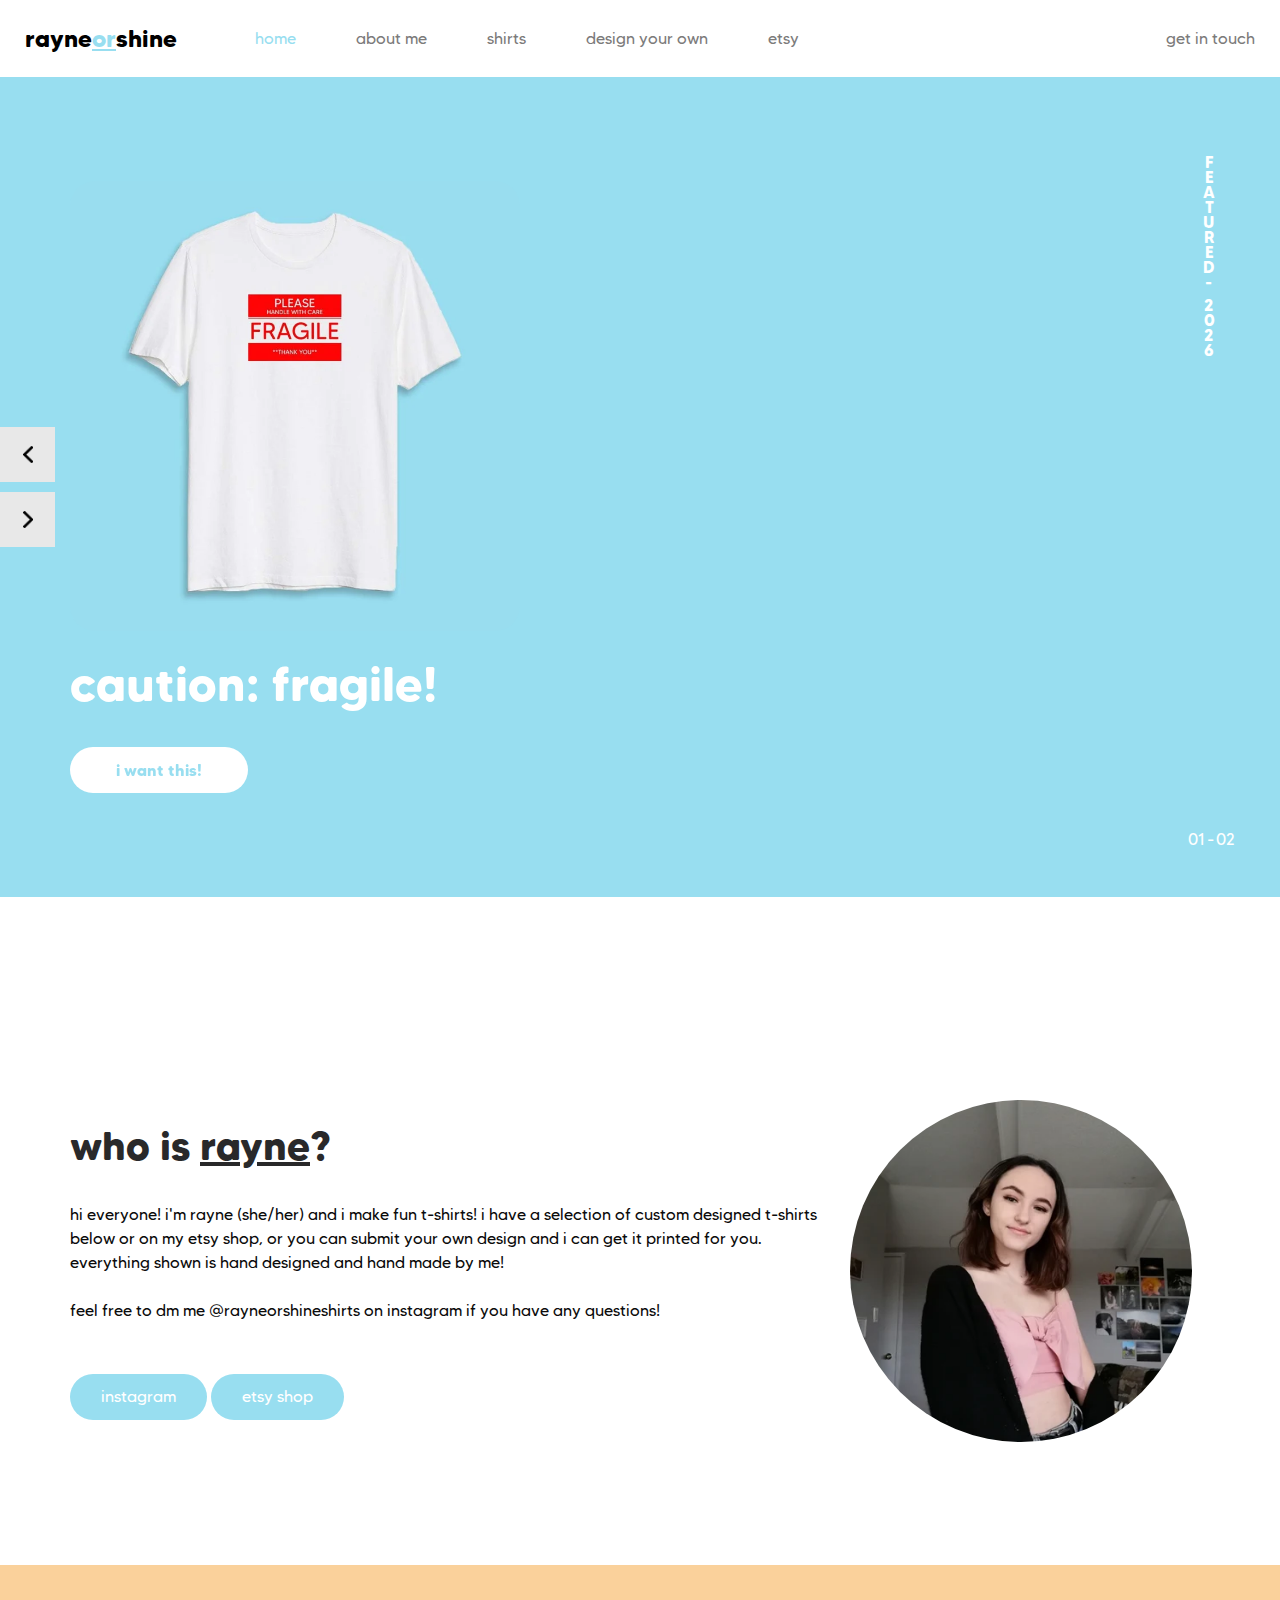
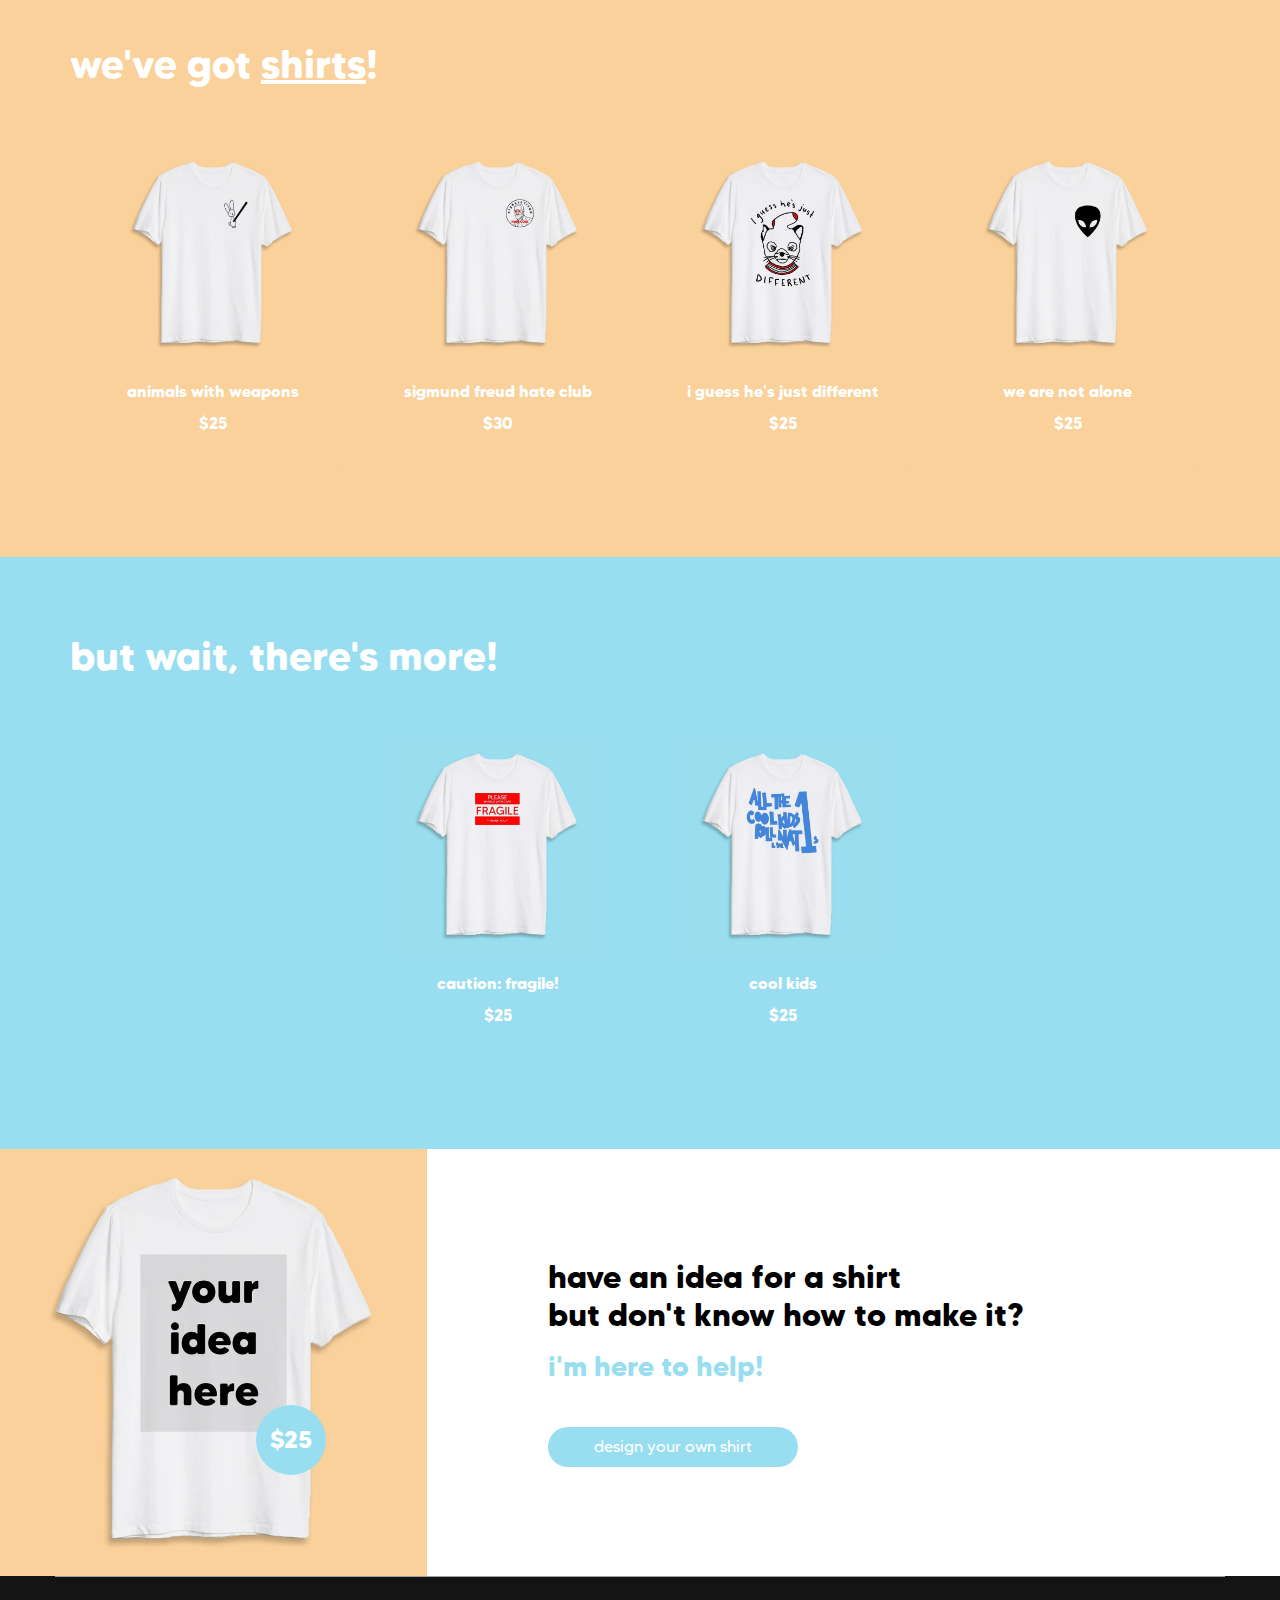
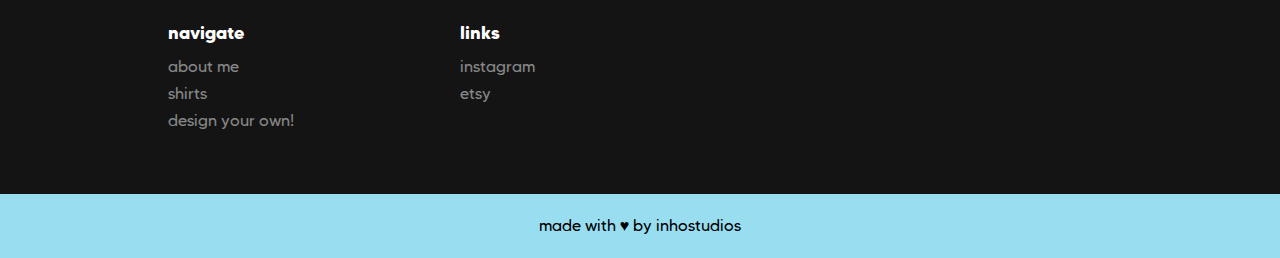
==== index.html @ 5feed201 "change scroll behaviour" ====
<!DOCTYPE html>
<html>

<head>
  <!-- Basic -->
  <meta charset="utf-8" />
  <meta http-equiv="X-UA-Compatible" content="IE=edge" />
  <!-- Mobile Metas -->
  <meta name="viewport" content="width=device-width, initial-scale=1, shrink-to-fit=no" />
  <!-- Site Metas -->
  <meta name="keywords" content="" />
  <meta name="description" content="" />
  <meta name="author" content="" />

  <title>Rayne or Shine</title>

  <!-- icon -->
  <link rel="shortcut icon" href="images/rosicon.ico">

  <!-- slider stylesheet -->
  <link rel="stylesheet" type="text/css" href="https://cdnjs.cloudflare.com/ajax/libs/OwlCarousel2/2.1.3/assets/owl.carousel.min.css" />

  <!-- bootstrap core css -->
  <link rel="stylesheet" type="text/css" href="css/bootstrap.css" />

  <!-- fonts style -->
  <link href="https://fonts.googleapis.com/css?family=Poppins:400,600,700&display=swap" rel="stylesheet">
  <!-- Custom styles for this template -->
  <link href="css/style.css" rel="stylesheet" />
  <!-- responsive style -->
  <link href="css/responsive.css" rel="stylesheet" />
</head>

<body>
  <!-- header section strats -->
  <header class="header_section sticky">
    <div class="container-fluid">
      <nav class="navbar navbar-expand-lg custom_nav-container pt-3">
        <a class="navbar-brand mr-5" href="index.html#home">
          <span>
            rayne</span><span class="nb-or"><u>or</u></span><span>shine
          </span>
        </a>
        <button class="navbar-toggler" type="button" data-toggle="collapse" data-target="#navbarSupportedContent" aria-controls="navbarSupportedContent" aria-expanded="false" aria-label="Toggle navigation">
          <span class="navbar-toggler-icon"></span>
        </button>
        <div class="collapse navbar-collapse" id="navbarSupportedContent">
          <div class="d-flex mr-auto flex-column flex-lg-row align-items-center">
            <ul class="navbar-nav  ">
              <li class="nav-item home active">
                <a class="nav-link" href="#home">home <span class="sr-only">(current)</span></a>
              </li>
              <li class="nav-item aboutme">
                <a class="nav-link" href="#aboutme"> about me </a>
              </li>
              <li class="nav-item shirts shirts2">
                <a class="nav-link" href="#shirts"> shirts </a>
              </li>
              <li class="nav-item custom">
                <a class="nav-link" href="#custom"> design your own </a>
              </li>
              <li class="nav-item">
                <a class="nav-link" href="https://www.etsy.com/shop/rayneorshineshirts" target="_blank">etsy</a>
              </li>
            </ul>
          </div>
          <div class="quote_btn-container ">
            <a href="https://www.instagram.com/rayneorshineshirts/">
              get in touch
            </a>
            <!--
              <a href="">
                <img src="images/cart.png" alt="">
              </a>
              <form class="form-inline">
                <button class="btn  my-2 my-sm-0 nav_search-btn" type="submit"></button>
              </form>
            -->
          </div>
        </div>
      </nav>
    </div>
  </header>
  <div class="hero_area">
    <!-- end header section -->
    <!-- slider section -->
    <section class=" slider_section position-relative" id="home">
      <ol class="carousel-indicators">
        <li data-target="#carouselExampleIndicators" data-slide-to="0" class="active">01</li> <span>-</span>
        <li data-target="#carouselExampleIndicators" data-slide-to="1">02</li>
      </ol>
      <div class="glass">
        <h6>
          featured-
        </h6>
        <h6 id="displayYear"></h6>
      </div>
      <div id="carouselExampleIndicators" class="carousel slide" data-ride="carousel">

        <div class="carousel-inner">
          <div class="carousel-item active">
            <div class="container">
              <div class="row">
                <div class="col-md-12">
                  <div class="detail-box">
                    <div>
                      <img src="images/caution_fragile.webp">
                      <br><br>
                      <h2>
                        caution: fragile!
                      </h2>
                      <div class="btn-box">
                        <a href="https://www.etsy.com/ca/listing/1216413310/caution-fragile" class="btn-1" target="_blank">
                          i want this!
                        </a>
                      </div>
                    </div>
                  </div>
                </div>
              </div>
            </div>
          </div>
          <div class="carousel-item">
            <div class="container">
              <div class="row">
                <div class="col-md-12">
                  <div class="detail-box">
                    <div>
                      <img src="images/cool_kids.webp">
                      <br><br>
                      <h2>
                        cool kids
                      </h2>
                      <div class="btn-box">
                        <a href="https://www.etsy.com/ca/listing/1230350579/cool-kids" class="btn-1" target="_blank">
                          i want this!
                        </a>
                      </div>
                    </div>
                  </div>
                </div>
              </div>
            </div>
          </div>
        </div>
        <div class="custom_carousel-control">
          <a class="carousel-control-prev" href="#carouselExampleIndicators" role="button" data-slide="prev">
            <span class="sr-only">Previous</span>
          </a>
          <a class="carousel-control-next" href="#carouselExampleIndicators" role="button" data-slide="next">
            <span class="sr-only">Next</span>
          </a>
        </div>
      </div>
    </section>
    <!-- end slider section -->
  </div>

  <!-- about section -->

  <section class="about_section layout_padding" id="aboutme">
    <div class="container">
      <div class="row">
        <div class="col-md-8">
          <div class="detail-box">
            <div class="heading_container">
              <h2>
                who is <u>rayne</u>?
              </h2>
            </div>
            <p>
              hi everyone! i'm rayne (she/her) and i make fun t-shirts! i have a selection of custom designed t-shirts below or on my etsy shop,
              or you can submit your own design and i can get it printed for you.
              everything shown is hand designed and hand made by me! <br><br>
              feel free to dm me @rayneorshineshirts on instagram if you have any questions!
            </p>
            <a href="https://www.instagram.com/rayneorshineshirts/" target="_blank">
              instagram
            </a>
            <a href="https://www.etsy.com/shop/rayneorshineshirts" target="_blank">
              etsy shop
            </a>
          </div>
        </div>
        <div class="col-md-4 mt-5 mb-5">
          <div class="img-box">
            <img src="images/rayne.webp" alt="">
          </div>
        </div>
      </div>
    </div>
  </section>


  <!-- end about section -->

  <!-- glass section -->

  <section class="series_1_section layout_padding" id="shirts">
    <div class="container">
      <div class="heading_container text-left">
        <h2>
          <span> we've got <u>shirts</u>! </span>
        </h2>
      </div>
      <div class="glass_container">
        <a href="https://www.etsy.com/ca/listing/1009963134/animals-with-weapons" target="_blank">
          <div class="box">
            <div class="img-box">
              <img src="images/animals_with_weapons.jpg" alt="">
            </div>
            <div class="price">
              <h6>
                animals with weapons
                <br>
                <span>$25</span>
              </h6>
            </div>
          </div>
        </a>
        <a href="https://www.etsy.com/ca/listing/1009959978/sigmund-freud-hate-club" target="_blank">
          <div class="box">
            <div class="img-box">
              <img src="images/freud_hate_club.webp" alt="">
            </div>
            <div class="price">
              <h6>
                sigmund freud hate club
                <br>
                <span>$30</span>
              </h6>
            </div>
          </div>
        </a>
        <a href="https://www.etsy.com/ca/listing/995321413/i-guess-hes-just-different" target="_blank">
          <div class="box">
            <div class="img-box">
              <img src="images/just_different.webp" alt="">
            </div>
            <div class="price">
              <h6>
                i guess he's just different
                <br>
                <span>$25</span>
              </h6>
            </div>
          </div>
        </a>
        <a href="https://www.etsy.com/ca/listing/981366778/we-are-not-alone" target="_blank">
          <div class="box">
            <div class="img-box">
              <img src="images/not_alone.webp" alt="">
            </div>
            <div class="price">
              <h6>
                we are not alone
                <br>
                <span>$25</span>
              </h6>
            </div>
          </div>
        </a>
      </div>
      <!--
      <div class="btn-box">
        <a href="">
          See More
        </a>
      </div>
      -->
    </div>
  </section>


  <!-- end shirt section -->

  <!-- glass section -->

  <section class="series_2_section layout_padding" id="shirts2">
    <div class="container">
      <div class="heading_container">
        <h2>
          <span> but wait, there's more!</span>
        </h2>
      </div>
      <div class="glass_container">
        <a href="https://www.etsy.com/ca/listing/1216413310/caution-fragile" target="_blank">
          <div class="box">
            <div class="img-box">
              <img src="images/caution_fragile.webp" alt="">
            </div>
            <div class="price">
              <h6>
                caution: fragile!
                <br>
                <span>$25</span>
              </h6>
            </div>
          </div>
        </a>
        <a href="https://www.etsy.com/ca/listing/1230350579/cool-kids" target="_blank">
          <div class="box">
            <div class="img-box">
              <img src="images/cool_kids.webp" alt="">
            </div>
            <div class="price">
              <h6>
                cool kids
                <br>
                <span>$25</span>
              </h6>
            </div>
          </div>
        </a>
      </div>
      <!--
      <div class="btn-box">
        <a href="">
          See More
        </a>
      </div>

      -->
    </div>
  </section>


  <!-- end series 2 section -->

  <!-- custom section -->

  <section class="custom_section" id="custom">
    <div class="container-fluid">
      <div class="row">
        <div class="col-md-4 px-0">
          <div class="img-box">
            <img src="images/makeyourown.webp" alt="">
            <div class="price">
              <h4>
                $25
              </h4>
            </div>
          </div>
        </div>
        <div class="col-md-6 offset-md-1 mt-5 mb-5">
          <div class="detail-box">
            <h2 class="mb-3">
              have an idea for a shirt<br>but don't know how to make it?
            </h2>
            <h3>
              i'm here to help!
            </h3>
            <a href="https://www.etsy.com/ca/listing/996783879/custom-designed-shirts">
              design your own shirt
            </a>
          </div>
        </div>
      </div>
    </div>
  </section>


  <!-- end custom section -->

  <!-- info section -->

  <section class="info_section ">
    <div class="container">
      <div class="row">
        <div class="col-md-3 offset-md-1">
          <h6>
            navigate
          </h6>
          <ul>
            <li>
              <a href="#aboutme">
                about me
              </a>
            </li>
            <li>
              <a href="#shirts">
                shirts
              </a>
            </li>
            <li>
              <a href="#custom">
                design your own!
              </a>
            </li>
          </ul>
        </div>
        <div class="col-md-3">
          <h6>
            links
          </h6>
          <ul>
            <li>
              <a href="https://www.instagram.com/rayneorshineshirts/">
                instagram
              </a>
            </li>
            <li>
              <a href="https://www.etsy.com/shop/rayneorshineshirts">
                etsy
              </a>
            </li>
          </ul>
        </div>
      </div>
    </div>
  </section>

  <!-- end info section -->


  <!-- footer section -->
  <section class="container-fluid footer_section">
    <p>
      made with ♥ by <a href="https://inhostudios.github.io/">inhostudios</a>
    </p>
  </section>
  <!-- footer section -->

  <script type="text/javascript" src="js/jquery-3.4.1.min.js"></script>
  <script type="text/javascript" src="js/bootstrap.js"></script>
  <script type="text/javascript" src="js/custom.js"></script>

</body>

</html>
---- css/style.css ----
html {
  scroll-behavior: smooth;
}

body {
  font-family: 'MADE Tommy Soft', 'Poppins', sans-serif;
  color: #0c0c0c;
  background-color: #ffffff;
}

h1, h2, h3, h4, h5, h6 {
  font-family: 'MADE Tommy Soft Bold', 'Poppins', sans-serif;
}

/* fonts */
@font-face {
  font-family: 'MADE Tommy Soft';
  font-weight: 100;
  src: local('MADE Tommy Soft'),
      url('../fonts/MADE\ Tommy\ Soft\ Regular.otf') format('otf'),
      url('../fonts/MADE\ Tommy\ Soft\ Regular.woff') format('woff');
}

@font-face {
  font-family: 'MADE Tommy Soft Bold';
  font-weight: 300;
  src: local('MADE Tommy Soft Bold'),
      url('../fonts/MADE\ Tommy\ Soft\ Bold.otf') format('otf'),
      url('../fonts/MADE\ Tommy\ Soft\ Bold.woff') format('woff');
}
@font-face {
  font-family: 'MADE Tommy Soft Bold Outline';
  font-weight: 300;
  src: local('MADE Tommy Soft Bold'),
      url('../fonts/MADE\ Tommy\ Soft\ Bold\ Outline.otf') format('otf'),
      url('../fonts/MADE\ Tommy\ Soft\ Bold\ Outline.woff') format('woff');
}

#home, #aboutme, #shirts, #custom {
  scroll-margin-top: 80px;
}

.layout_padding {
  padding: 75px 0;
}

.layout_padding2 {
  padding: 45px 0;
}

.layout_padding2-top {
  padding-top: 45px;
}

.layout_padding2-bottom {
  padding-bottom: 45px;
}

.layout_padding-top {
  padding-top: 75px;
}

.layout_padding-bottom {
  padding-bottom: 75px;
}

.heading_container {
  display: -webkit-box;
  display: -ms-flexbox;
  display: flex;
}

.heading_container h2 {
  font-weight: bold;
  color: #29292a;
  font-size: 2.5rem;
}

.heading_container h2 span {
  color: #bcc4f2;
}

/*header section*/
.hero_area {
  height: 100vh;
}

.sub_page .hero_area {
  height: auto;
}

.header_section {
  background-color: #fff;
}

.header_section .container-fluid {
  padding-right: 25px;
  padding-left: 25px;
}

.header_section .nav_container {
  margin: 0 auto;
}

.sticky {
  position: sticky;
  top: 0;
  width: 100%;
  z-index: 99999 !important;
}

.custom_nav-container.navbar-expand-lg .navbar-nav .nav-item .nav-link {
  padding: 10px 30px;
  color: #7c7b7b;
  text-align: center;
  text-transform: lowercase;
}

.custom_nav-container.navbar-expand-lg .navbar-nav .nav-item .nav-link:hover {
  color: #98def0;
}

.custom_nav-container.navbar-expand-lg .navbar-nav .nav-item.active .nav-link {
  color: #98def0;
}

a,
a:hover,
a:focus {
  text-decoration: none;
}

a:hover,
a:focus {
  color: initial;
}

.btn,
.btn:focus {
  outline: none !important;
  -webkit-box-shadow: none;
          box-shadow: none;
}

.custom_nav-container .nav_search-btn {
  background-image: url(../images/search-icon.png);
  background-size: 22px;
  background-repeat: no-repeat;
  background-position-y: 7px;
  width: 35px;
  height: 35px;
  padding: 0;
  border: none;
}

.navbar-brand {
  display: -webkit-box;
  display: -ms-flexbox;
  display: flex;
  -webkit-box-align: center;
      -ms-flex-align: center;
          align-items: center;
}

.navbar-brand span {
  font-size: 24px;
  font-family: 'MADE Tommy Soft Bold';
  font-weight: 700;
  color: #000;
  text-transform: lowercase;
}

.navbar-brand .nb-or  {
  font-size: 24px;
  font-family: 'MADE Tommy Soft Bold';
  font-weight: 700;
  color: #98def0;
  text-transform: lowercase;
}

.custom_nav-container {
  z-index: 99999;
  padding: 15px 0;
}

.custom_nav-container .navbar-toggler {
  outline: none;
}

.custom_nav-container .navbar-toggler .navbar-toggler-icon {
  background-image: url(../images/menu.png);
  background-size: 55px;
}

.quote_btn-container {
  display: -webkit-box;
  display: -ms-flexbox;
  display: flex;
  -webkit-box-align: center;
      -ms-flex-align: center;
          align-items: center;
}

.quote_btn-container a {
  color: #7c7b7b;
  text-transform: lowercase;
}

.quote_btn-container a img {
  width: 15px;
  margin: 0 35px;
}

.quote_btn-container a:hover {
  color: #98def0;
}

/*end header section*/
/* slider section */
.slider_section {
  height: calc(100% - 80px);
  display: -webkit-box;
  display: -ms-flexbox;
  display: flex;
  -webkit-box-align: center;
      -ms-flex-align: center;
          align-items: center;
  /*background-image: url(../images/orient_landscape.jpg);*/
  background-color: #98def0;
  background-size: 100%;
  background-attachment: fixed;
}

.slider_section .glass {
  position: absolute;
  right: 25px;
  top: 75px;
}

.slider_section .glass h6 {
  -webkit-writing-mode: tb;
      -ms-writing-mode: tb;
          writing-mode: tb;
  text-orientation: upright;
  text-transform: uppercase;
  color: #ffffff;
  letter-spacing: -5px;
}

.slider_section img {
  max-height:50vh;
  max-width:100%;
  width: auto;
  height: auto;
  border-radius: 25px;
}

.slider_section .detail-box h1 {
  text-transform: lowercase;
  font-size: 4.5rem;
  color: #0e020c;
}

.slider_section .detail-box h2 {
  text-transform: lowercase;
  font-size: 3rem;
  font-weight: bold;
  color: #ffffff;
}

.slider_section .detail-box .btn-box {
  margin-top: 35px;
}

.slider_section .detail-box .btn-box a {
  font-family: 'MADE Tommy Soft Bold';
  display: inline-block;
  padding: 10px 45px;
  background-color: #ffffff;
  color: #98def0;
  -webkit-transition: all 0.3s;
  transition: all 0.3s;
  border: 1px solid transparent;
  border-radius:30px;
}

.slider_section .detail-box .btn-box a:hover {
  background-color: transparent;
  border-color: #ffffff;
  color: #ffffff;
}

.slider_section #carouselExampleIndicators {
  width: 100%;
}

.slider_section .carousel-indicators {
  color: #ffffff;
  -webkit-box-pack: end;
      -ms-flex-pack: end;
          justify-content: flex-end;
  margin: 0;
  bottom: 45px;
  right: 45px;
}

.slider_section .carousel-indicators span {
  margin: 0 2px;
}

.slider_section .carousel-indicators li {
  text-indent: unset;
  margin: 0;
  border: none;
  opacity: 1;
  background-color: transparent;
  width: auto;
  height: auto;
}

.slider_section .custom_carousel-control {
  position: absolute;
  top: 50%;
  left: 0;
  width: 105px;
  -webkit-transform: translateY(-50%);
          transform: translateY(-50%);
}

.slider_section .custom_carousel-control .carousel-control-prev,
.slider_section .custom_carousel-control .carousel-control-next {
  margin: 10px 0;
  position: relative;
  width: 55px;
  height: 55px;
  border: none;
  opacity: 1;
  background-repeat: no-repeat;
  background-size: 10px;
  background-position: center;
  background-color: #e8e8e8;
  transition: 0.3s;
}

.slider_section .custom_carousel-control .carousel-control-prev:hover,
.slider_section .custom_carousel-control .carousel-control-next:hover {
  background-color: #98def0;
}

.slider_section .custom_carousel-control .carousel-control-prev {
  background-image: url(../images/prev.png);
}

.slider_section .custom_carousel-control .carousel-control-prev:hover {
  background-image: url(../images/prev-white.png);
}

.slider_section .custom_carousel-control .carousel-control-next {
  background-image: url(../images/next.png);
}

.slider_section .custom_carousel-control .carousel-control-next:hover {
  background-image: url(../images/next-white.png);
}

/* end slider section */
.about_section .row {
  -webkit-box-align: center;
      -ms-flex-align: center;
          align-items: center;
}

.about_section .detail-box .heading_container {
  margin-bottom: 25px;
}

.about_section .detail-box a {
  display: inline-block;
  padding: 10px 30px;
  background-color: #98def0;
  color: #ffffff;
  -webkit-transition: all 0.3s;
  transition: all 0.3s;
  border: 1px solid transparent;
  margin-top: 35px;
  border-radius:30px;
}

.about_section .detail-box a:hover {
  background-color: transparent;
  border-color: #98def0;
  color: #98def0;
}

.about_section .img-box img {
  width: 95%;
  border-radius: 1000px;
}

.series_1_section {
  background-color: #fad19b;
}

.series_1_section .heading_container h2 {
  color: #6f6e6e;
  margin-bottom: 35px;
}

.series_1_section .heading_container h2 span {
  color: #fff;
}

.series_1_section .glass_container {
  display: -webkit-box;
  display: -ms-flexbox;
  display: flex;
  -ms-flex-wrap: wrap;
      flex-wrap: wrap;
  -webkit-box-pack: center;
      -ms-flex-pack: center;
          justify-content: center;
}

.series_1_section .glass_container .box {
  width: 265px;
  margin: 10px;
  background-color: #fad19b;
  display: -webkit-box;
  display: -ms-flexbox;
  display: flex;
  -webkit-box-orient: vertical;
  -webkit-box-direction: normal;
      -ms-flex-direction: column;
          flex-direction: column;
  -webkit-box-align: center;
      -ms-flex-align: center;
          align-items: center;
  text-align: center;
  padding: 20px;
  border: 5px solid transparent;
  border-radius: 15px;
  transition: all 0.3s;
}

.series_1_section .glass_container .box:hover {
  border-color: #ffffff;
}

.series_1_section .glass_container .box .img-box {
  margin: 50px 0;
  height: 92px;
  display: -webkit-box;
  display: -ms-flexbox;
  display: flex;
  -webkit-box-pack: center;
      -ms-flex-pack: center;
          justify-content: center;
  -webkit-box-align: center;
      -ms-flex-align: center;
          align-items: center;
}

.series_1_section .glass_container .box .img-box img {
  max-width: 100%;
}

.series_1_section .glass_container .box .price h6 {
  color: #000;
  line-height: 2;
  padding-top: 25px;
  color: #fff;
  font-weight: bold;
}

.series_1_section .btn-box {
  display: -webkit-box;
  display: -ms-flexbox;
  display: flex;
  -webkit-box-pack: center;
      -ms-flex-pack: center;
          justify-content: center;
}

.series_1_section .btn-box a {
  display: inline-block;
  padding: 10px 30px;
  background-color: #98def0;
  color: #ffffff;
  -webkit-transition: all 0.3s;
  transition: all 0.3s;
  border: 1px solid transparent;
  margin-top: 35px;
  border-radius:30px;
}

.series_1_section .btn-box a:hover {
  background-color: transparent;
  border-color: #98def0;
  color: #98def0;
}

.series_2_section {
  background-color: #98def0;
}

.series_2_section .heading_container h2 {
  color: #6f6e6e;
  margin-bottom: 35px;
}

.series_2_section .heading_container h2 span {
  color: #fff;
}

.series_2_section .glass_container {
  display: -webkit-box;
  display: -ms-flexbox;
  display: flex;
  -ms-flex-wrap: wrap;
      flex-wrap: wrap;
  -webkit-box-pack: center;
      -ms-flex-pack: center;
          justify-content: center;
}

.series_2_section .glass_container .box {
  width: 265px;
  margin: 10px;
  background-color: #98def0;
  display: -webkit-box;
  display: -ms-flexbox;
  display: flex;
  -webkit-box-orient: vertical;
  -webkit-box-direction: normal;
      -ms-flex-direction: column;
          flex-direction: column;
  -webkit-box-align: center;
      -ms-flex-align: center;
          align-items: center;
  text-align: center;
  padding: 20px;
  border-radius: 15px;
  transition: all 0.3s;
  border: 5px solid transparent;
}

.series_2_section .glass_container .box:hover {
  border-color: #ffffff;
}

.series_2_section .glass_container .box .img-box {
  margin: 50px 0;
  height: 92px;
  display: -webkit-box;
  display: -ms-flexbox;
  display: flex;
  -webkit-box-pack: center;
      -ms-flex-pack: center;
          justify-content: center;
  -webkit-box-align: center;
      -ms-flex-align: center;
          align-items: center;
}

.series_2_section .glass_container .box .img-box img {
  max-width: 100%;
}

.series_2_section .glass_container .box .price h6 {
  color: #000;
  line-height: 2;
  padding-top: 25px;
  color: #fff;
  font-weight: bold;
}

.series_2_section .btn-box {
  display: -webkit-box;
  display: -ms-flexbox;
  display: flex;
  -webkit-box-pack: center;
      -ms-flex-pack: center;
          justify-content: center;
}

.series_2_section .btn-box a {
  display: inline-block;
  padding: 10px 30px;
  background-color: #98def0;
  color: #ffffff;
  -webkit-transition: all 0.3s;
  transition: all 0.3s;
  border: 1px solid transparent;
  margin-top: 35px;
  border-radius:30px;
}

.series_2_section .btn-box a:hover {
  background-color: transparent;
  border-color: #98def0;
  color: #98def0;
}

.quality_section .nav-tabs {
  border: none;
}

.quality_section .detail-box a h6 {
  margin: 35px 0;
  color: #050606;
}

.quality_section .detail-box a h6 span {
  font-weight: bold;
  margin-right: 10px;
}

.quality_section .detail-box a.active h6 span {
  color: #42b8e4;
}

.quality_section .img-container {
  height: 100%;
}

.quality_section .img-container .img-box {
  display: -webkit-box;
  display: -ms-flexbox;
  display: flex;
  -webkit-box-align: center;
      -ms-flex-align: center;
          align-items: center;
  height: 100%;
}

.quality_section .img-container .img-box img {
  width: 100%;
}

.custom_section {
  background-color: #ffffff;
}

.custom_section .row {
  -webkit-box-align: center;
      -ms-flex-align: center;
          align-items: center;
}

.custom_section .img-box {
  position: relative;
}

.custom_section .img-box img {
  width: 100%;
}

.custom_section .img-box .price {
  position: absolute;
  top: 60%;
  left: 60%;
  display: -webkit-box;
  display: -ms-flexbox;
  display: flex;
  -webkit-box-pack: center;
      -ms-flex-pack: center;
          justify-content: center;
  -webkit-box-align: center;
      -ms-flex-align: center;
          align-items: center;
  width: 70px;
  height: 70px;
  background-color: #98def0;
  border-radius: 100%;
}

.custom_section .img-box .price h4 {
  margin: 0;
  font-weight: bold;
  color: #ffffff;
}

.custom_section .detail-box h2 {
  font-weight: bold;
  text-transform: lowercase;
  color: #000000;
}
.custom_section .detail-box h3 {
  font-weight: bold;
  text-transform: lowercase;
  color: #98def0;
}

.custom_section .detail-box a {
  display: inline-block;
  padding: 7px 45px;
  background-color: #98def0;
  color: #ffffff;
  -webkit-transition: all 0.3s;
  transition: all 0.3s;
  border: 1px solid transparent;
  margin-top: 35px;
  border-radius:30px;
}

.custom_section .detail-box a:hover {
  background-color: transparent;
  border-color: #98def0;
  color: #98def0;
}

.buy_section {
  text-align: center;
}

.buy_section .heading_container {
  -webkit-box-pack: center;
      -ms-flex-pack: center;
          justify-content: center;
}

.buy_section .heading_container h2 .s-2 {
  color: #6f6e6e;
}

.buy_section .box {
  display: -webkit-box;
  display: -ms-flexbox;
  display: flex;
  -webkit-box-orient: vertical;
  -webkit-box-direction: normal;
      -ms-flex-direction: column;
          flex-direction: column;
  -webkit-box-align: center;
      -ms-flex-align: center;
          align-items: center;
}

.buy_section .box .img-box {
  margin: 45px 0;
}

.buy_section .box .img-box img {
  max-width: 100%;
}

.buy_section .box .detail-box a {
  display: inline-block;
  padding: 8px 30px;
  background-color: #98def0;
  color: #ffffff;
  -webkit-transition: all 0.3s;
  transition: all 0.3s;
  border: 1px solid transparent;
  margin-top: 25px;
  border-radius:30px;
}

.buy_section .box .detail-box a:hover {
  background-color: transparent;
  border-color: #98def0;
  color: #98def0;
}

.client_section {
  text-align: center;
}

.client_section .heading_container {
  -webkit-box-pack: center;
      -ms-flex-pack: center;
          justify-content: center;
}

.client_section .box {
  display: -webkit-box;
  display: -ms-flexbox;
  display: flex;
  -webkit-box-orient: vertical;
  -webkit-box-direction: normal;
      -ms-flex-direction: column;
          flex-direction: column;
  -webkit-box-align: center;
      -ms-flex-align: center;
          align-items: center;
  margin-top: 45px;
  width: 650px;
  margin: 45px auto 0 auto;
}

.client_section .box .client-id {
  display: -webkit-box;
  display: -ms-flexbox;
  display: flex;
  -webkit-box-orient: vertical;
  -webkit-box-direction: normal;
      -ms-flex-direction: column;
          flex-direction: column;
  -webkit-box-align: center;
      -ms-flex-align: center;
          align-items: center;
  margin-top: 15px;
}

.client_section .box .client-id .img-box img {
  width: 100%;
}

.client_section .box .client-id h5 {
  margin-top: 15px;
}

/* contact section */
.contact_section {
  background-color: #141414;
  color: #ffffff;
}

.contact_section h2 {
  font-weight: bold;
  text-align: center;
}

.contact_section .heading_container {
  -webkit-box-pack: center;
      -ms-flex-pack: center;
          justify-content: center;
}

.contact_section .heading_container h2 {
  color: #ffffff;
}

.contact_section .heading_container h2::before {
  right: 50%;
  -webkit-transform: translateX(50%);
          transform: translateX(50%);
}

.contact_section .contact_form-container {
  margin-top: 45px;
}

.contact_section .contact_form-container input {
  border: none;
  outline: none;
  border-bottom: 1px solid #ffffff;
  color: #ffffff;
  width: 100%;
  margin: 15px 0;
  background-color: transparent;
}

.contact_section .contact_form-container input::-webkit-input-placeholder {
  color: rgba(249, 252, 253, 0.5);
}

.contact_section .contact_form-container input:-ms-input-placeholder {
  color: rgba(249, 252, 253, 0.5);
}

.contact_section .contact_form-container input::-ms-input-placeholder {
  color: rgba(249, 252, 253, 0.5);
}

.contact_section .contact_form-container input::placeholder {
  color: rgba(249, 252, 253, 0.5);
}

.contact_section .contact_form-container button {
  border: 2px solid #ffffff;
  padding: 8px 45px;
  border-radius: 30px;
  background-color: transparent;
  outline: none;
  color: #ffffff;
  text-transform: uppercase;
}

.contact_section .contact_form-container button:hover {
  background-color: #ffffff;
  color: #000000;
}

/* end contact section */
/* info section */
.info_section {
  background-color: #141414;
}

.info_section .container {
  border-top: 1px solid rgba(255, 255, 255, 0.6);
}

.info_section .row > div {
  margin-top: 45px;
  margin-bottom: 45px;
}

.info_section h6 {
  margin-bottom: 12px;
  font-size: 18px;
  color: #ffffff;
}

.info_section p {
  color: #ffffff;
}

.info_section form {
  display: -webkit-box;
  display: -ms-flexbox;
  display: flex;
  -webkit-box-align: center;
      -ms-flex-align: center;
          align-items: center;
}

.info_section form input {
  padding: 10px;
  background-color: transparent;
  border: none;
  border-bottom: 1px solid rgba(240, 240, 240, 0.35);
  width: 100%;
  outline: none;
  color: #ffffff;
}

.info_section form input ::-webkit-input-placeholder {
  color: rgba(249, 252, 253, 0.5);
}

.info_section form input :-ms-input-placeholder {
  color: rgba(249, 252, 253, 0.5);
}

.info_section form input ::-ms-input-placeholder {
  color: rgba(249, 252, 253, 0.5);
}

.info_section form input ::placeholder {
  color: rgba(249, 252, 253, 0.5);
}

.info_section form button {
  border: 2px solid rgba(249, 252, 253, 0.5);
  padding: 3px 30px;
  border-radius: 30px;
  background-color: transparent;
  outline: none;
  color: rgba(249, 252, 253, 0.3);
  text-transform: uppercase;
  margin-left: -120px;
}

.info_section ul {
  padding: 0;
}

.info_section ul li {
  list-style-type: none;
  margin: 3px 0;
}

.info_section ul li a {
  color: rgba(249, 252, 253, 0.5);
}

.info_section ul li a:hover {
  color: #ffffff;
}

/* end info section */
/* footer section*/
.footer_section {
  font-weight: 500;
  display: -webkit-box;
  display: -ms-flexbox;
  display: flex;
  -webkit-box-pack: center;
      -ms-flex-pack: center;
          justify-content: center;
  background-color: #98def0;
  padding: 20px;
}

.footer_section p {
  color: #000000;
  margin: 0;
  text-align: center;
}

.footer_section a {
  color: #000000;
}

/* end footer section*/
/*# sourceMappingURL=style.css.map */
---- css/responsive.css ----
@media (max-width: 1120px) {}

@media (max-width: 992px) {
    .custom_nav-container .nav_search-btn {
        background-position: center;
    }

    .slider_section {
        background-size: cover;
        background-position: left;
    }

    .quote_btn-container {
        justify-content: center;
    }
}

@media (max-width: 768px) {
    .hero_area {
        height: auto;
    }

    .slider_section {
        padding-top: 45px;
        padding-bottom: 75px;
        background: none;
        background-color: #98def0;
    }

    .slider_section .glass {
        display: none;
    }

    .slider_section .detail-box {
        text-align: center;
    }

    .slider_section .custom_carousel-control {

        display: none;
    }

    .glass_section .heading_container {
        justify-content: center;
    }

    .offer_section .detail-box {
        margin: 45px 0;
        text-align: center;
    }

    .client_section .box {
        width: 100%;
    }

    .info_section .row>div {
        text-align: center;
    }

    .info_section .row .col-md-3 {
        padding-top: 25px;
        margin: 0;
        margin-bottom: 25px;
    }

    .quality_section .img-container {
        margin-top: 25px;
        height: 175px;

    }

    .slider_section .carousel-indicators {
        bottom: 25px;
        right: 25px;

    }
}

@media (max-width: 576px) {
    .slider_section .detail-box h1 {
        font-size: 3rem;
    }

    .slider_section .detail-box h2 {
        font-size: 2rem;
    }

    .heading_container h2 {
        font-size: 2rem;
    }
}

@media (max-width: 480px) {
    .slider_section .carousel-indicators {
        bottom: 20px;
        right: 20px;

    }
}

@media (max-width: 400px) {
    .slider_section .detail-box h1 {
        font-size: 2.5rem;
    }
}

@media (max-width: 360px) {}

@media (min-width: 1200px) {
    .container {
        max-width: 1170px;
    }

}
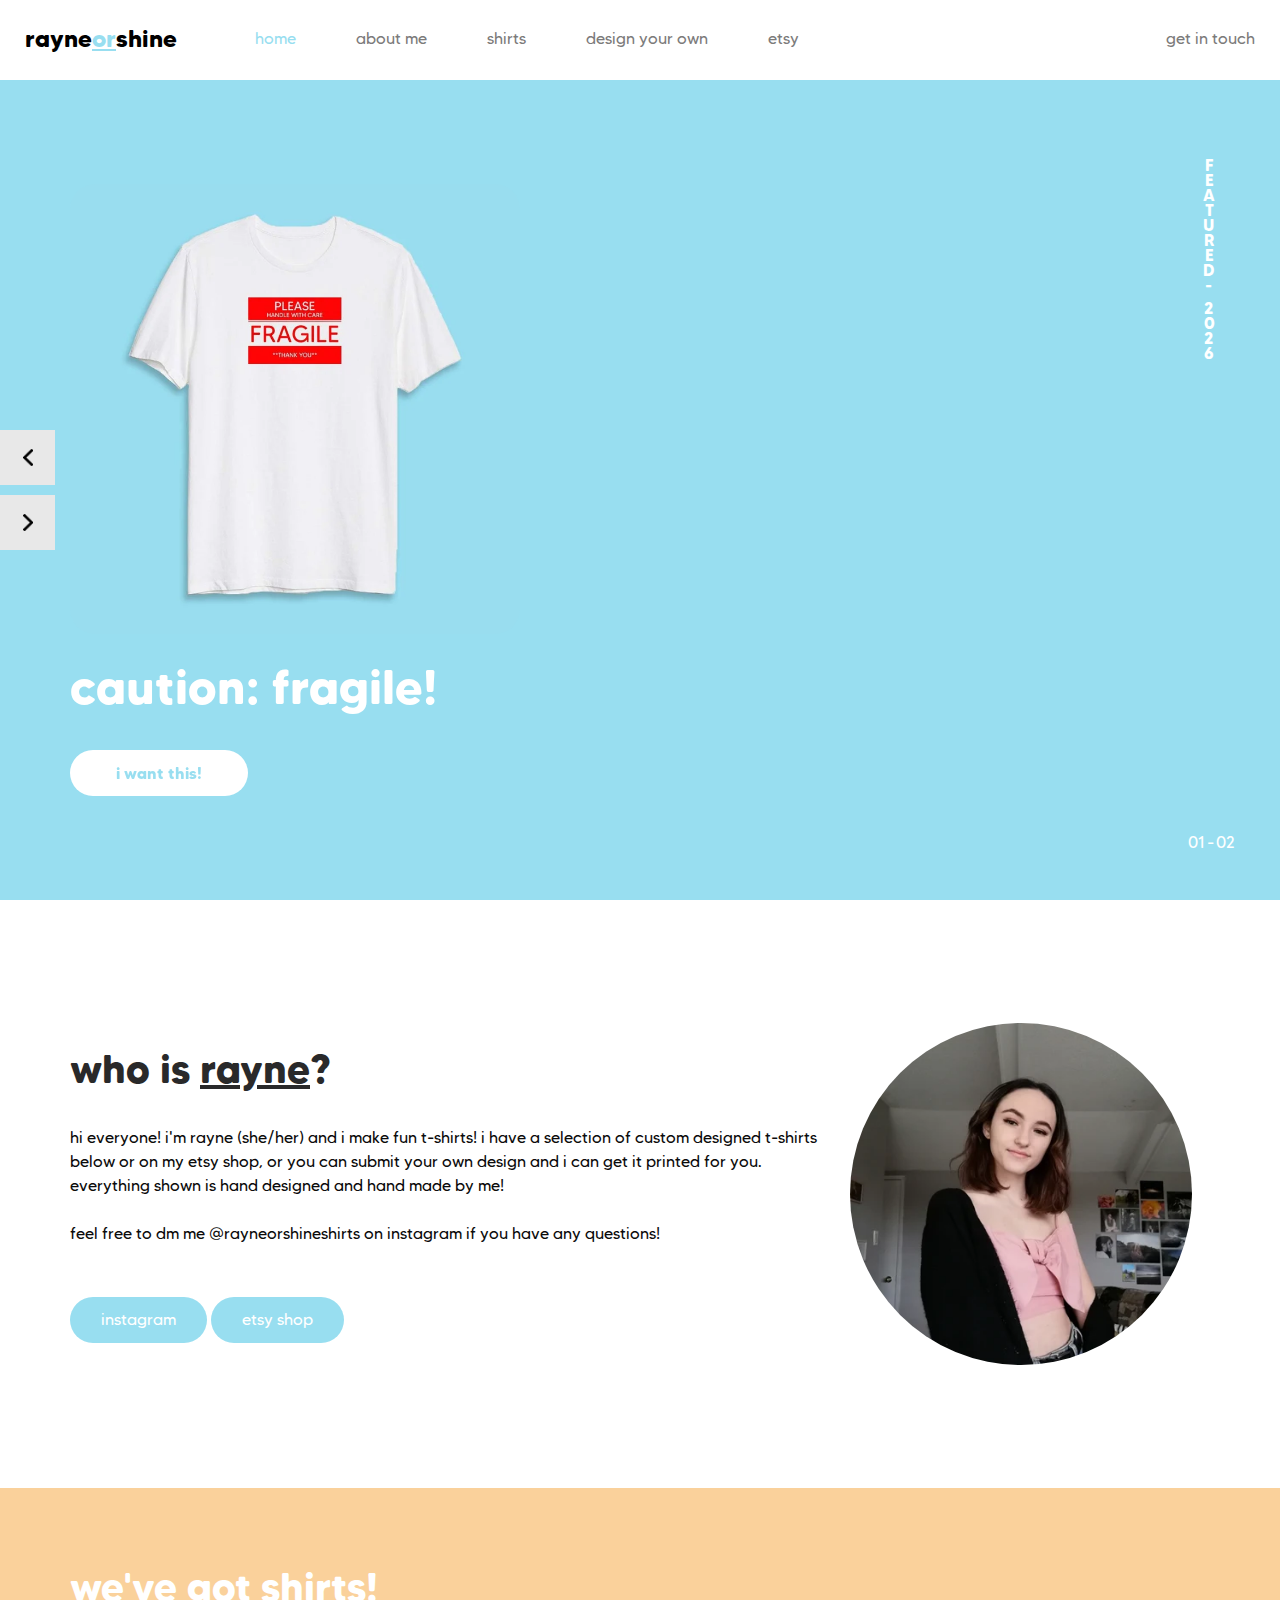
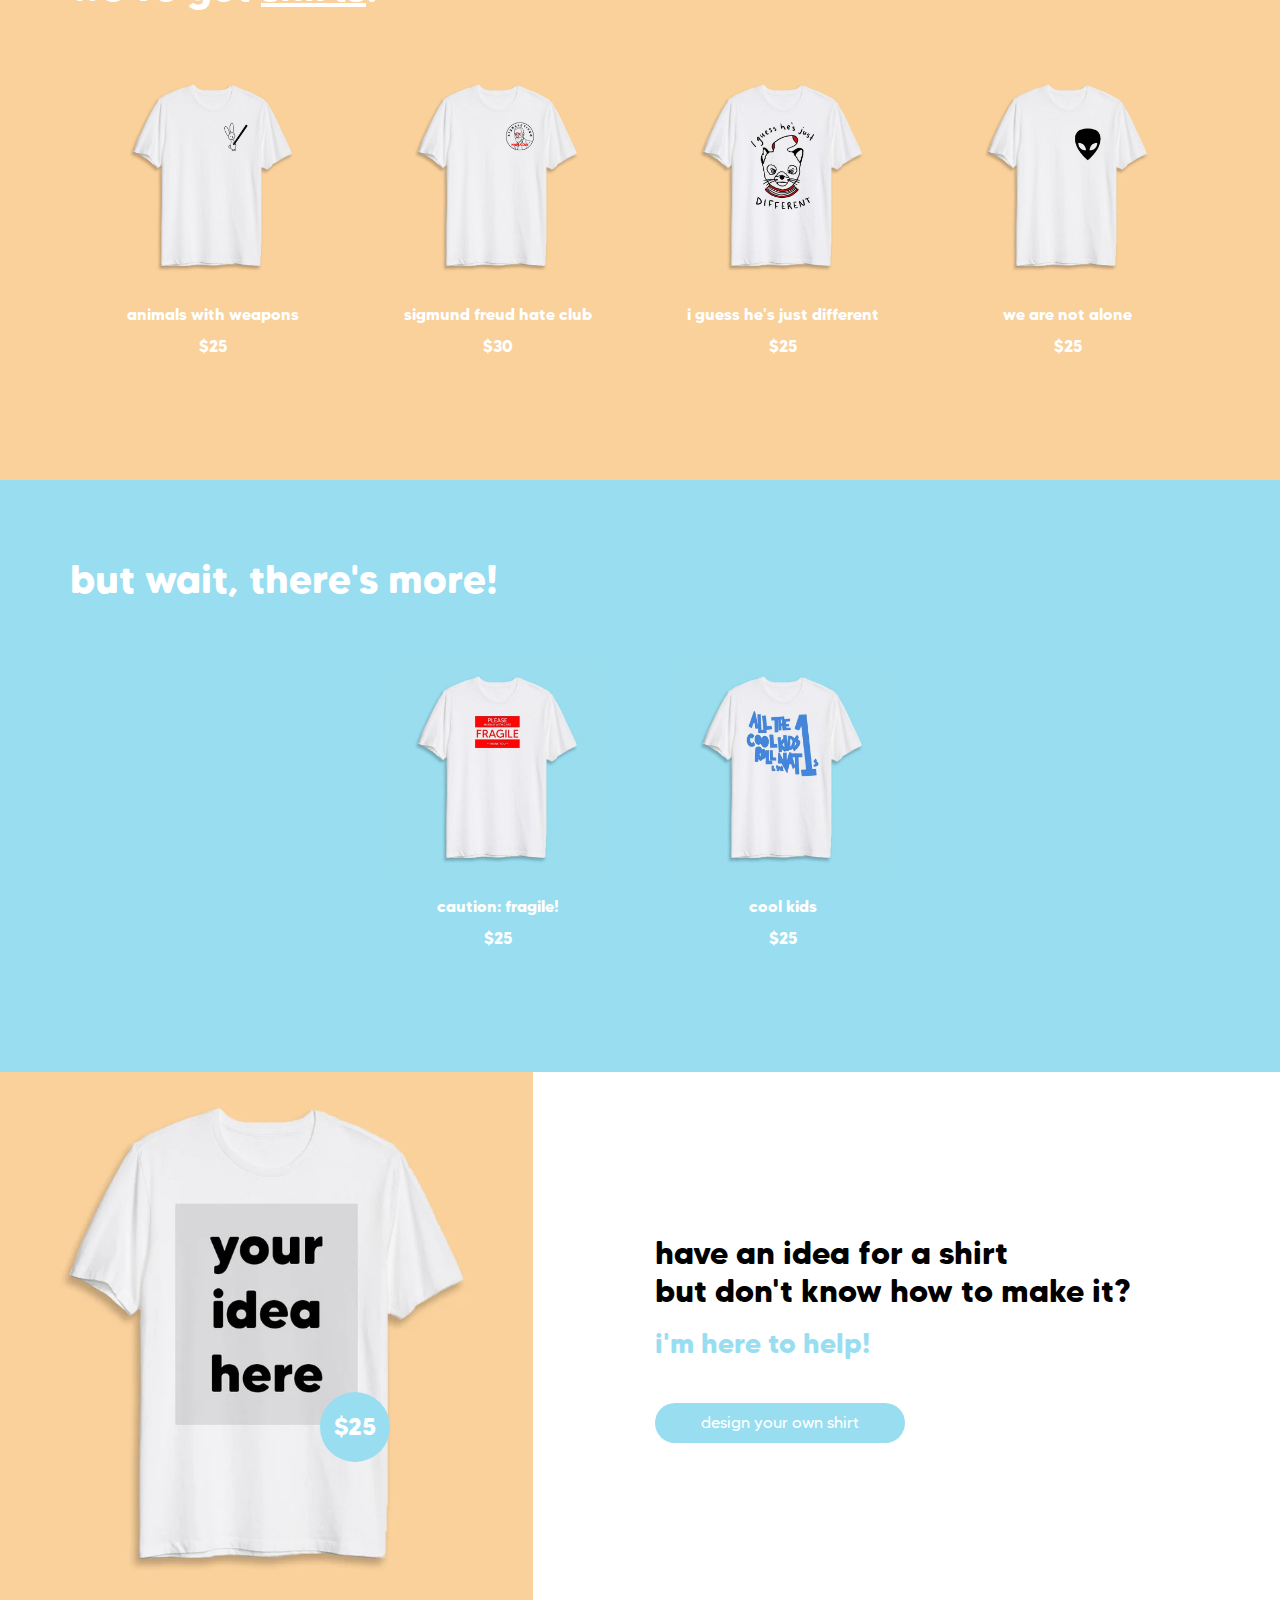
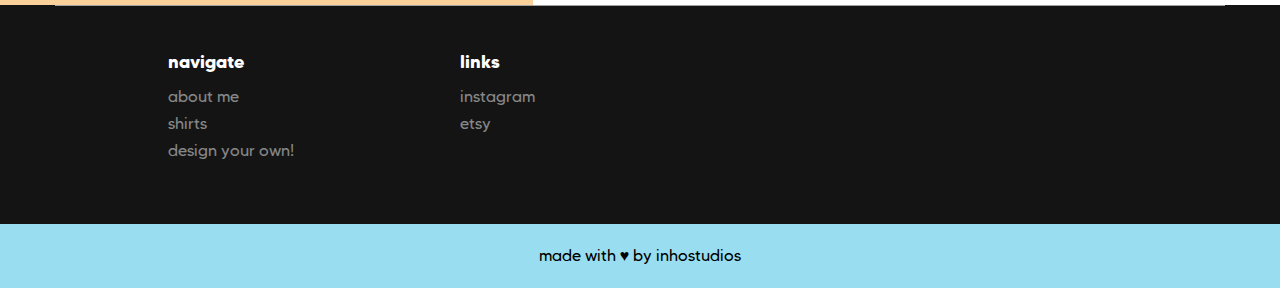
==== commit 72d823a2: "fix page padding and resize custom shirt section" ====
--- a/index.html
+++ b/index.html
@@ -32,57 +32,58 @@
 </head>
 
 <body>
-  <!-- header section strats -->
-  <header class="header_section sticky">
-    <div class="container-fluid">
-      <nav class="navbar navbar-expand-lg custom_nav-container pt-3">
-        <a class="navbar-brand mr-5" href="index.html#home">
-          <span>
-            rayne</span><span class="nb-or"><u>or</u></span><span>shine
-          </span>
-        </a>
-        <button class="navbar-toggler" type="button" data-toggle="collapse" data-target="#navbarSupportedContent" aria-controls="navbarSupportedContent" aria-expanded="false" aria-label="Toggle navigation">
-          <span class="navbar-toggler-icon"></span>
-        </button>
-        <div class="collapse navbar-collapse" id="navbarSupportedContent">
-          <div class="d-flex mr-auto flex-column flex-lg-row align-items-center">
-            <ul class="navbar-nav  ">
-              <li class="nav-item home active">
-                <a class="nav-link" href="#home">home <span class="sr-only">(current)</span></a>
-              </li>
-              <li class="nav-item aboutme">
-                <a class="nav-link" href="#aboutme"> about me </a>
-              </li>
-              <li class="nav-item shirts shirts2">
-                <a class="nav-link" href="#shirts"> shirts </a>
-              </li>
-              <li class="nav-item custom">
-                <a class="nav-link" href="#custom"> design your own </a>
-              </li>
-              <li class="nav-item">
-                <a class="nav-link" href="https://www.etsy.com/shop/rayneorshineshirts" target="_blank">etsy</a>
-              </li>
-            </ul>
-          </div>
-          <div class="quote_btn-container ">
-            <a href="https://www.instagram.com/rayneorshineshirts/">
-              get in touch
-            </a>
-            <!--
-              <a href="">
-                <img src="images/cart.png" alt="">
-              </a>
-              <form class="form-inline">
-                <button class="btn  my-2 my-sm-0 nav_search-btn" type="submit"></button>
-              </form>
-            -->
-          </div>
-        </div>
-      </nav>
-    </div>
-  </header>
   <div class="hero_area">
+    <!-- header section strats -->
+    <header class="header_section sticky">
+      <div class="container-fluid">
+        <nav class="navbar navbar-expand-lg custom_nav-container pt-3">
+          <a class="navbar-brand mr-5" href="index.html#home">
+            <span>
+              rayne</span><span class="nb-or"><u>or</u></span><span>shine
+            </span>
+          </a>
+          <button class="navbar-toggler" type="button" data-toggle="collapse" data-target="#navbarSupportedContent" aria-controls="navbarSupportedContent" aria-expanded="false" aria-label="Toggle navigation">
+            <span class="navbar-toggler-icon"></span>
+          </button>
+          <div class="collapse navbar-collapse" id="navbarSupportedContent">
+            <div class="d-flex mr-auto flex-column flex-lg-row align-items-center">
+              <ul class="navbar-nav  ">
+                <li class="nav-item home active">
+                  <a class="nav-link" href="#home">home <span class="sr-only">(current)</span></a>
+                </li>
+                <li class="nav-item aboutme">
+                  <a class="nav-link" href="#aboutme"> about me </a>
+                </li>
+                <li class="nav-item shirts shirts2">
+                  <a class="nav-link" href="#shirts"> shirts </a>
+                </li>
+                <li class="nav-item custom">
+                  <a class="nav-link" href="#custom"> design your own </a>
+                </li>
+                <li class="nav-item">
+                  <a class="nav-link" href="https://www.etsy.com/shop/rayneorshineshirts" target="_blank">etsy</a>
+                </li>
+              </ul>
+            </div>
+            <div class="quote_btn-container ">
+              <a href="https://www.instagram.com/rayneorshineshirts/">
+                get in touch
+              </a>
+              <!--
+                <a href="">
+                  <img src="images/cart.png" alt="">
+                </a>
+                <form class="form-inline">
+                  <button class="btn  my-2 my-sm-0 nav_search-btn" type="submit"></button>
+                </form>
+              -->
+            </div>
+          </div>
+        </nav>
+      </div>
+    </header>
     <!-- end header section -->
+    <div style="height: 80px"></div>
     <!-- slider section -->
     <section class=" slider_section position-relative" id="home">
       <ol class="carousel-indicators">
@@ -332,7 +333,7 @@
   <section class="custom_section" id="custom">
     <div class="container-fluid">
       <div class="row">
-        <div class="col-md-4 px-0">
+        <div class="col-md-5 px-0">
           <div class="img-box">
             <img src="images/makeyourown.webp" alt="">
             <div class="price">
@@ -342,7 +343,7 @@
             </div>
           </div>
         </div>
-        <div class="col-md-6 offset-md-1 mt-5 mb-5">
+        <div class="col-md-5 offset-md-1 mt-5 mb-5">
           <div class="detail-box">
             <h2 class="mb-3">
               have an idea for a shirt<br>but don't know how to make it?
--- a/css/style.css
+++ b/css/style.css
@@ -103,7 +103,7 @@
 }
 
 .sticky {
-  position: sticky;
+  position: fixed;
   top: 0;
   width: 100%;
   z-index: 99999 !important;
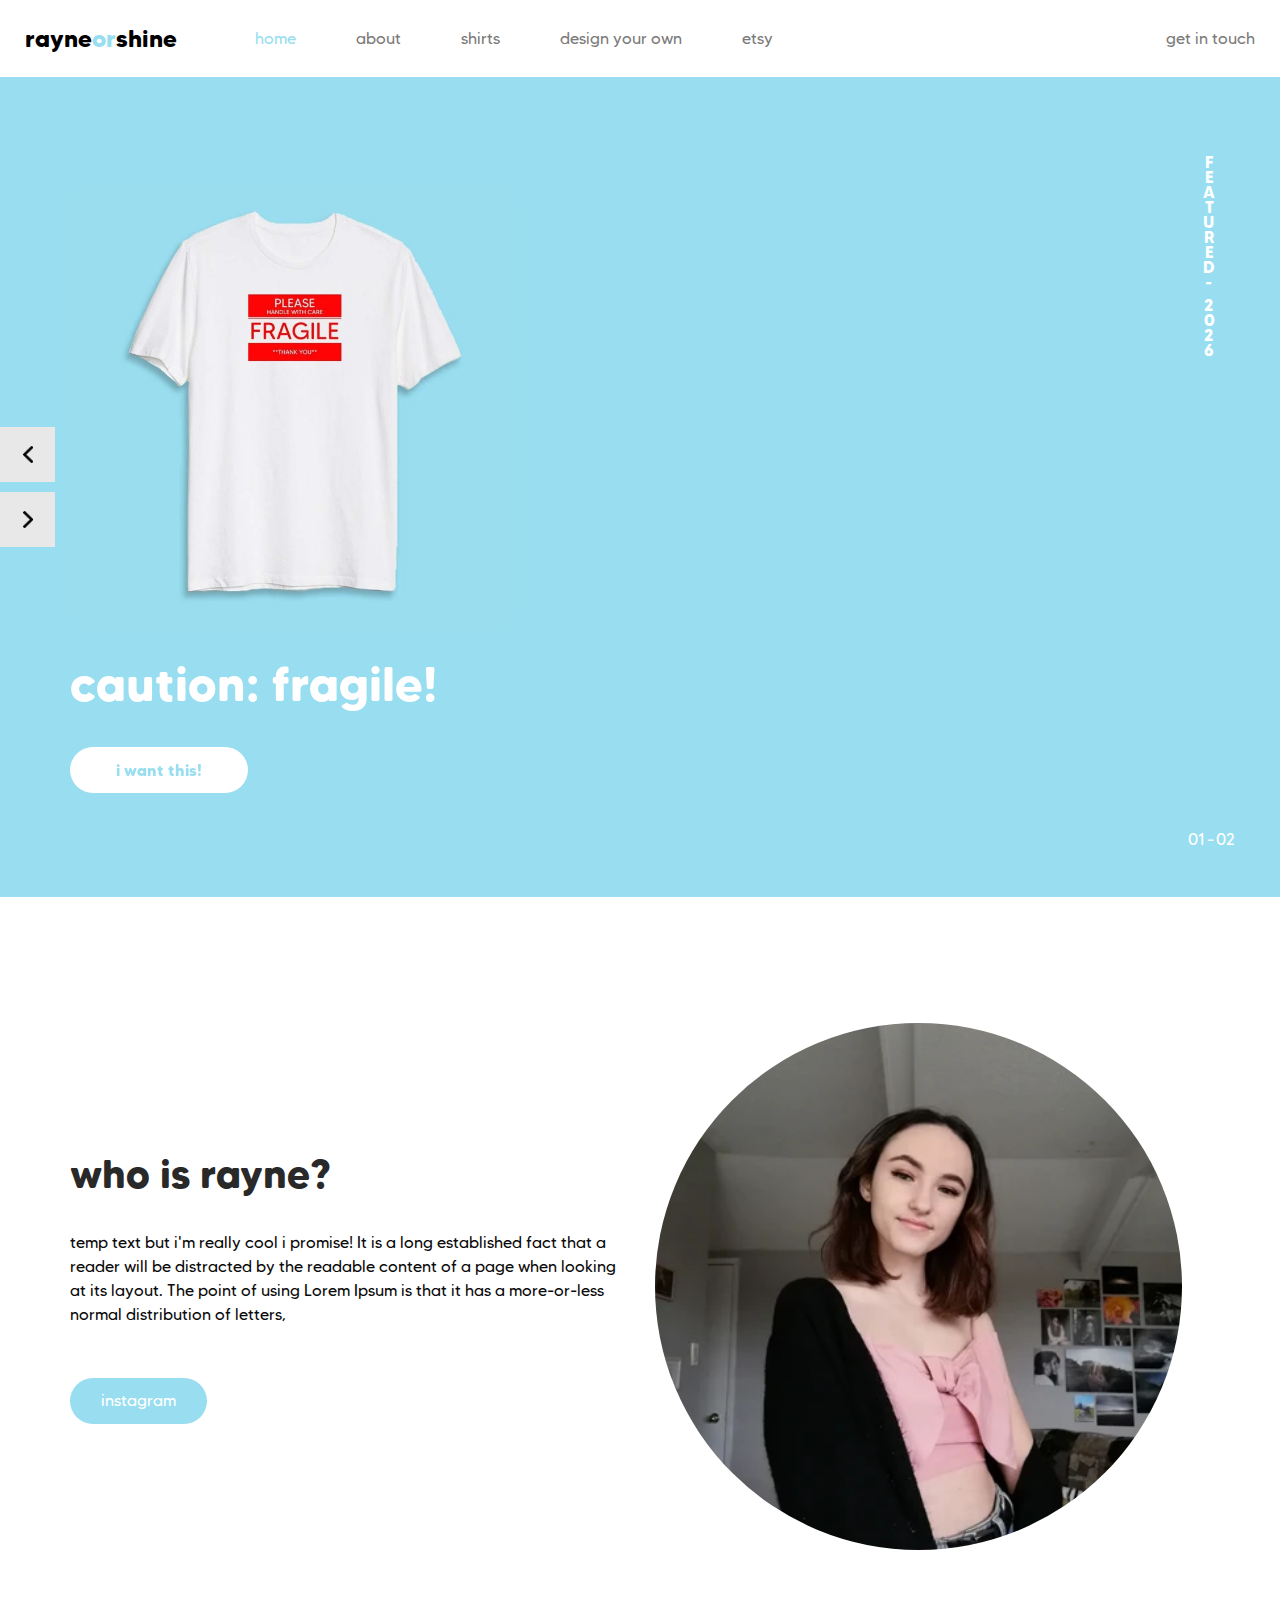
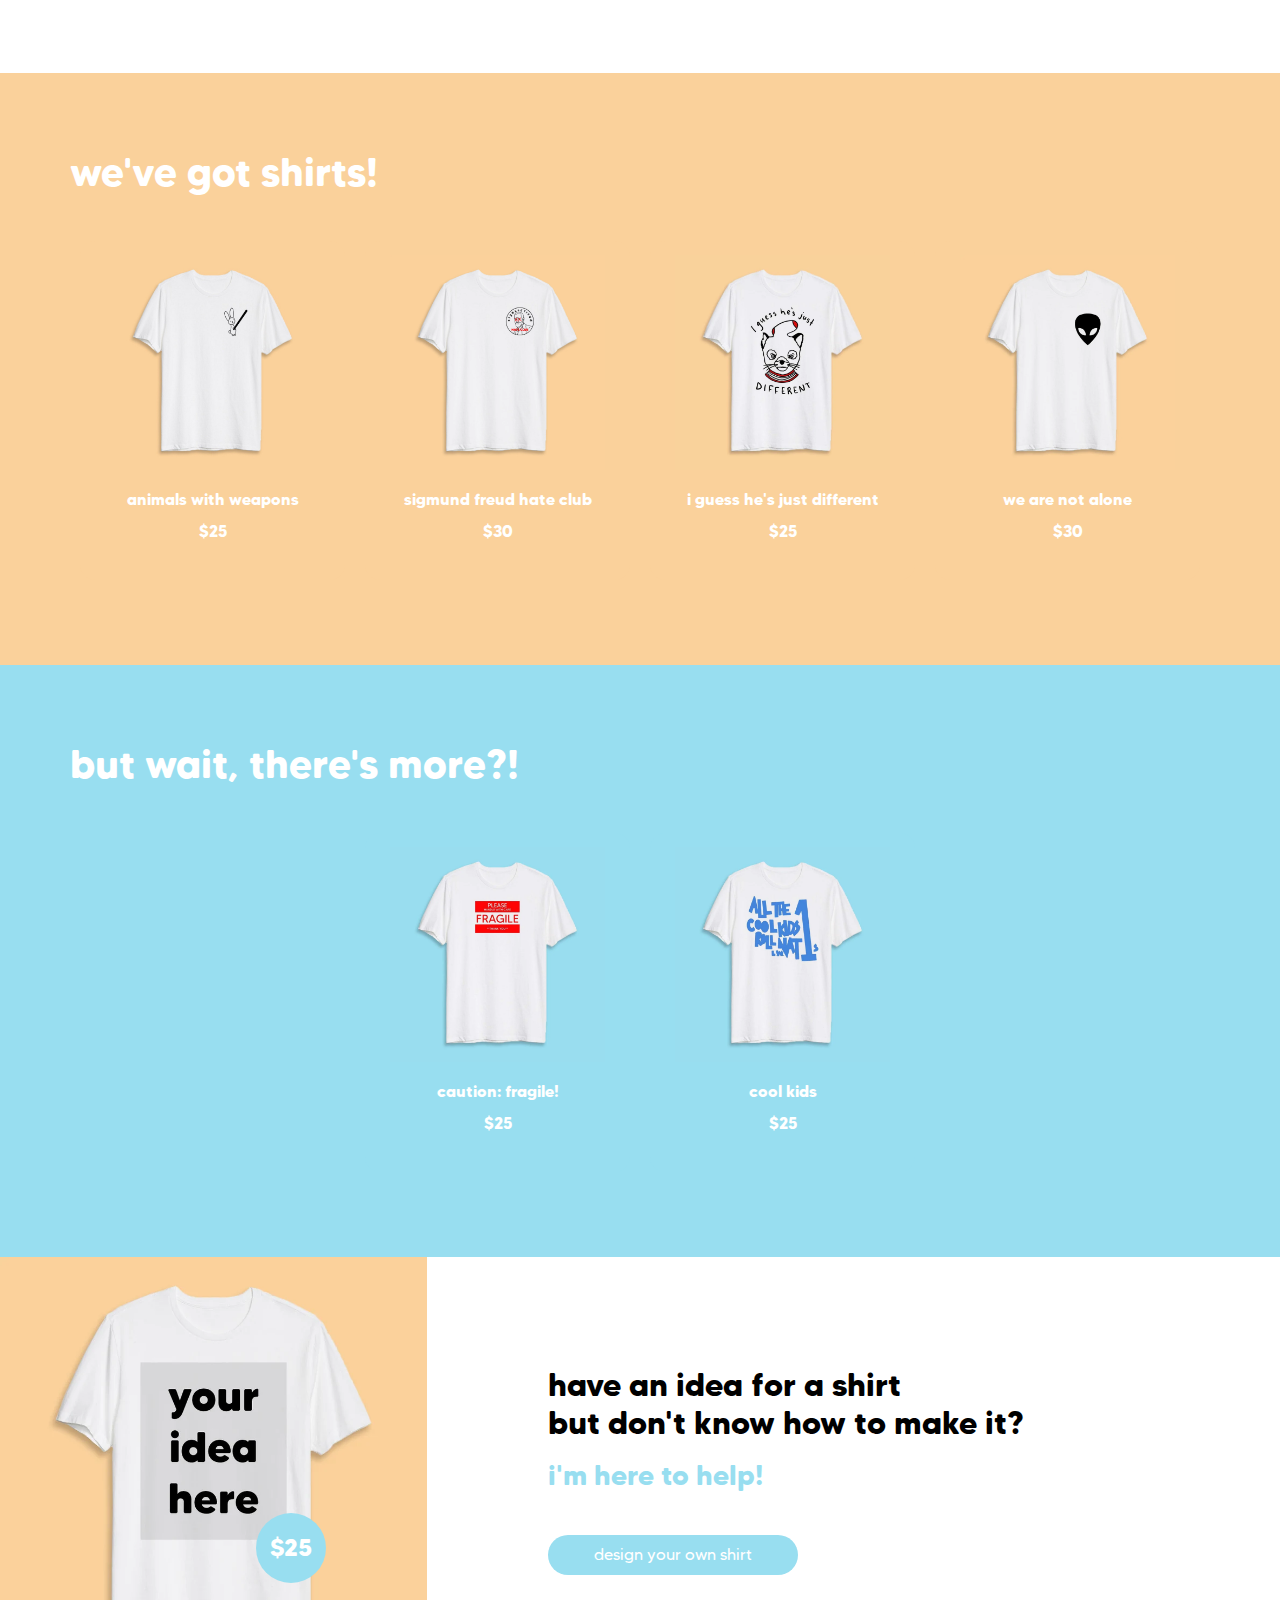
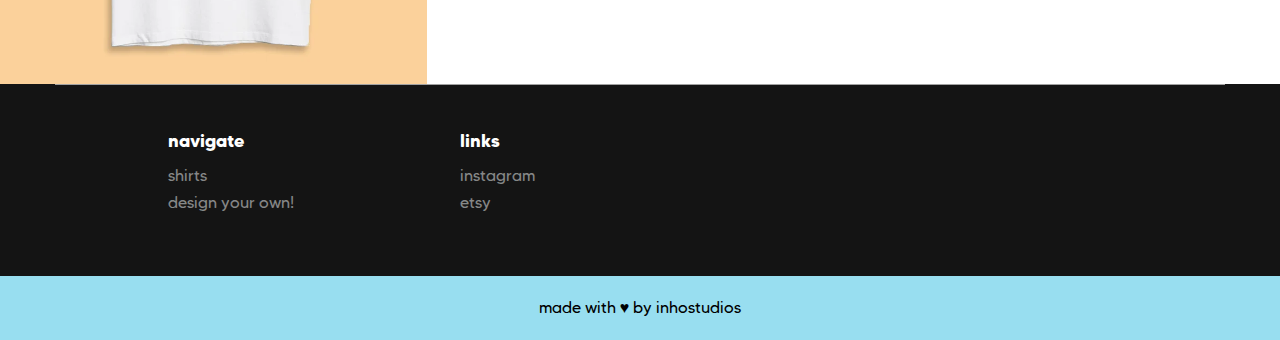
==== commit 51cac84a: "Update prices for alien shirt" ====
--- a/index.html
+++ b/index.html
@@ -34,12 +34,12 @@
 <body>
   <div class="hero_area">
     <!-- header section strats -->
-    <header class="header_section sticky">
+    <header class="header_section">
       <div class="container-fluid">
         <nav class="navbar navbar-expand-lg custom_nav-container pt-3">
-          <a class="navbar-brand mr-5" href="index.html#home">
+          <a class="navbar-brand mr-5" href="index.html">
             <span>
-              rayne</span><span class="nb-or"><u>or</u></span><span>shine
+              rayne</span><span class="nb-or">or</span><span>shine
             </span>
           </a>
           <button class="navbar-toggler" type="button" data-toggle="collapse" data-target="#navbarSupportedContent" aria-controls="navbarSupportedContent" aria-expanded="false" aria-label="Toggle navigation">
@@ -48,16 +48,16 @@
           <div class="collapse navbar-collapse" id="navbarSupportedContent">
             <div class="d-flex mr-auto flex-column flex-lg-row align-items-center">
               <ul class="navbar-nav  ">
-                <li class="nav-item home active">
-                  <a class="nav-link" href="#home">home <span class="sr-only">(current)</span></a>
+                <li class="nav-item active">
+                  <a class="nav-link" href="index.html">home <span class="sr-only">(current)</span></a>
                 </li>
-                <li class="nav-item aboutme">
-                  <a class="nav-link" href="#aboutme"> about me </a>
+                <li class="nav-item">
+                  <a class="nav-link" href="#aboutme"> about </a>
                 </li>
-                <li class="nav-item shirts shirts2">
+                <li class="nav-item">
                   <a class="nav-link" href="#shirts"> shirts </a>
                 </li>
-                <li class="nav-item custom">
+                <li class="nav-item">
                   <a class="nav-link" href="#custom"> design your own </a>
                 </li>
                 <li class="nav-item">
@@ -83,9 +83,8 @@
       </div>
     </header>
     <!-- end header section -->
-    <div style="height: 80px"></div>
     <!-- slider section -->
-    <section class=" slider_section position-relative" id="home">
+    <section class=" slider_section position-relative">
       <ol class="carousel-indicators">
         <li data-target="#carouselExampleIndicators" data-slide-to="0" class="active">01</li> <span>-</span>
         <li data-target="#carouselExampleIndicators" data-slide-to="1">02</li>
@@ -111,7 +110,7 @@
                         caution: fragile!
                       </h2>
                       <div class="btn-box">
-                        <a href="https://www.etsy.com/ca/listing/1216413310/caution-fragile" class="btn-1" target="_blank">
+                        <a href="https://www.etsy.com/ca/listing/1216413310/caution-fragile" class="btn-1">
                           i want this!
                         </a>
                       </div>
@@ -133,7 +132,7 @@
                         cool kids
                       </h2>
                       <div class="btn-box">
-                        <a href="https://www.etsy.com/ca/listing/1230350579/cool-kids" class="btn-1" target="_blank">
+                        <a href="https://www.etsy.com/ca/listing/1230350579/cool-kids" class="btn-1">
                           i want this!
                         </a>
                       </div>
@@ -162,28 +161,24 @@
   <section class="about_section layout_padding" id="aboutme">
     <div class="container">
       <div class="row">
-        <div class="col-md-8">
+        <div class="col-md-6">
           <div class="detail-box">
             <div class="heading_container">
               <h2>
-                who is <u>rayne</u>?
+                who is rayne?
               </h2>
             </div>
             <p>
-              hi everyone! i'm rayne (she/her) and i make fun t-shirts! i have a selection of custom designed t-shirts below or on my etsy shop,
-              or you can submit your own design and i can get it printed for you.
-              everything shown is hand designed and hand made by me! <br><br>
-              feel free to dm me @rayneorshineshirts on instagram if you have any questions!
+              temp text but i'm really cool i promise! It is a long established fact that a reader will be distracted by the readable content of a page when
+              looking at its layout. The point of using Lorem Ipsum is that it has a more-or-less normal distribution of
+              letters,
             </p>
-            <a href="https://www.instagram.com/rayneorshineshirts/" target="_blank">
+            <a href="https://www.instagram.com/rayneorshineshirts/">
               instagram
             </a>
-            <a href="https://www.etsy.com/shop/rayneorshineshirts" target="_blank">
-              etsy shop
-            </a>
-          </div>
-        </div>
-        <div class="col-md-4 mt-5 mb-5">
+          </div>
+        </div>
+        <div class="col-md-6 mt-5 mb-5">
           <div class="img-box">
             <img src="images/rayne.webp" alt="">
           </div>
@@ -201,11 +196,11 @@
     <div class="container">
       <div class="heading_container text-left">
         <h2>
-          <span> we've got <u>shirts</u>! </span>
+          <span> we've got shirts! </span>
         </h2>
       </div>
       <div class="glass_container">
-        <a href="https://www.etsy.com/ca/listing/1009963134/animals-with-weapons" target="_blank">
+        <a href="https://www.etsy.com/ca/listing/1009963134/animals-with-weapons">
           <div class="box">
             <div class="img-box">
               <img src="images/animals_with_weapons.jpg" alt="">
@@ -219,7 +214,7 @@
             </div>
           </div>
         </a>
-        <a href="https://www.etsy.com/ca/listing/1009959978/sigmund-freud-hate-club" target="_blank">
+        <a href="https://www.etsy.com/ca/listing/1009959978/sigmund-freud-hate-club">
           <div class="box">
             <div class="img-box">
               <img src="images/freud_hate_club.webp" alt="">
@@ -233,7 +228,7 @@
             </div>
           </div>
         </a>
-        <a href="https://www.etsy.com/ca/listing/995321413/i-guess-hes-just-different" target="_blank">
+        <a href="https://www.etsy.com/ca/listing/995321413/i-guess-hes-just-different">
           <div class="box">
             <div class="img-box">
               <img src="images/just_different.webp" alt="">
@@ -247,7 +242,7 @@
             </div>
           </div>
         </a>
-        <a href="https://www.etsy.com/ca/listing/981366778/we-are-not-alone" target="_blank">
+        <a href="https://www.etsy.com/ca/listing/981366778/we-are-not-alone">
           <div class="box">
             <div class="img-box">
               <img src="images/not_alone.webp" alt="">
@@ -256,7 +251,7 @@
               <h6>
                 we are not alone
                 <br>
-                <span>$25</span>
+                <span>$30</span>
               </h6>
             </div>
           </div>
@@ -281,11 +276,11 @@
     <div class="container">
       <div class="heading_container">
         <h2>
-          <span> but wait, there's more!</span>
+          <span> but wait, there's more?!</span>
         </h2>
       </div>
       <div class="glass_container">
-        <a href="https://www.etsy.com/ca/listing/1216413310/caution-fragile" target="_blank">
+        <a href="https://www.etsy.com/ca/listing/1216413310/caution-fragile">
           <div class="box">
             <div class="img-box">
               <img src="images/caution_fragile.webp" alt="">
@@ -299,7 +294,7 @@
             </div>
           </div>
         </a>
-        <a href="https://www.etsy.com/ca/listing/1230350579/cool-kids" target="_blank">
+        <a href="https://www.etsy.com/ca/listing/1230350579/cool-kids">
           <div class="box">
             <div class="img-box">
               <img src="images/cool_kids.webp" alt="">
@@ -333,7 +328,7 @@
   <section class="custom_section" id="custom">
     <div class="container-fluid">
       <div class="row">
-        <div class="col-md-5 px-0">
+        <div class="col-md-4 px-0">
           <div class="img-box">
             <img src="images/makeyourown.webp" alt="">
             <div class="price">
@@ -343,7 +338,7 @@
             </div>
           </div>
         </div>
-        <div class="col-md-5 offset-md-1 mt-5 mb-5">
+        <div class="col-md-6 offset-md-1 mt-5 mb-5">
           <div class="detail-box">
             <h2 class="mb-3">
               have an idea for a shirt<br>but don't know how to make it?
@@ -373,11 +368,6 @@
             navigate
           </h6>
           <ul>
-            <li>
-              <a href="#aboutme">
-                about me
-              </a>
-            </li>
             <li>
               <a href="#shirts">
                 shirts
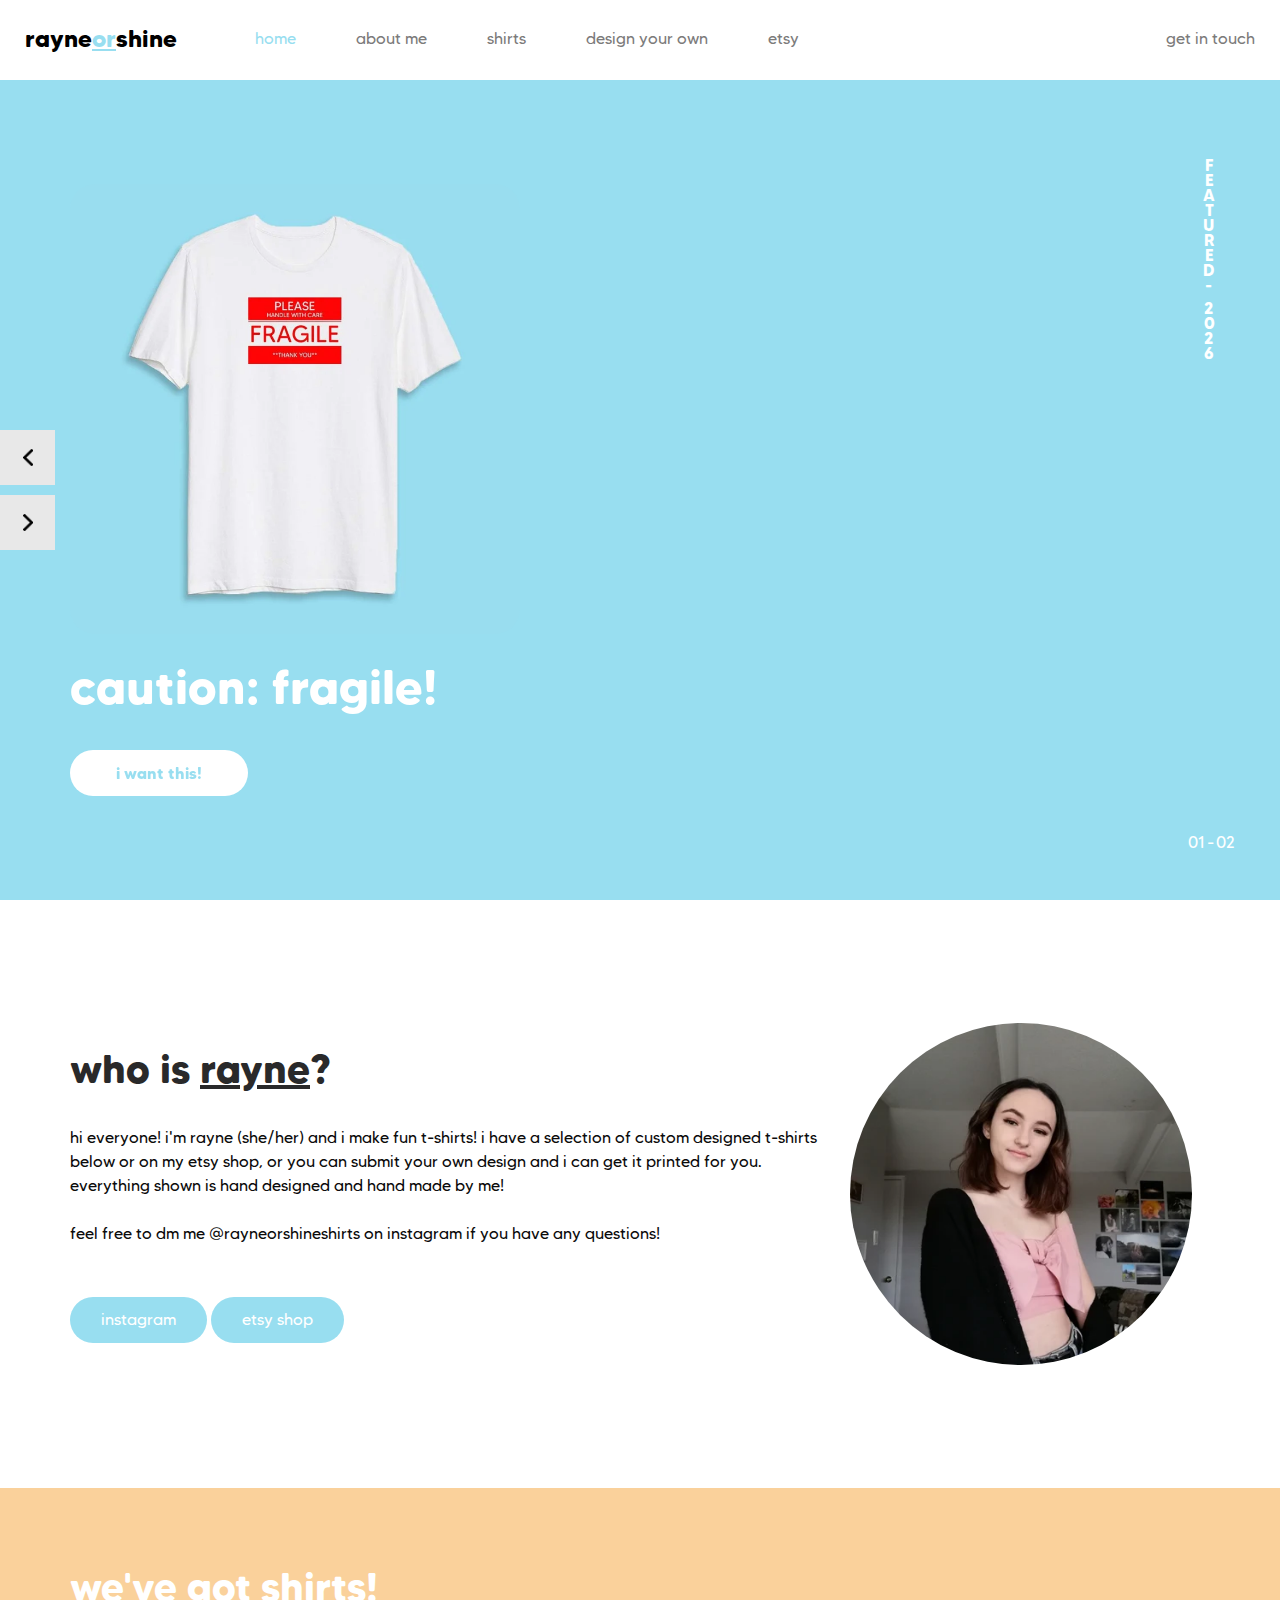
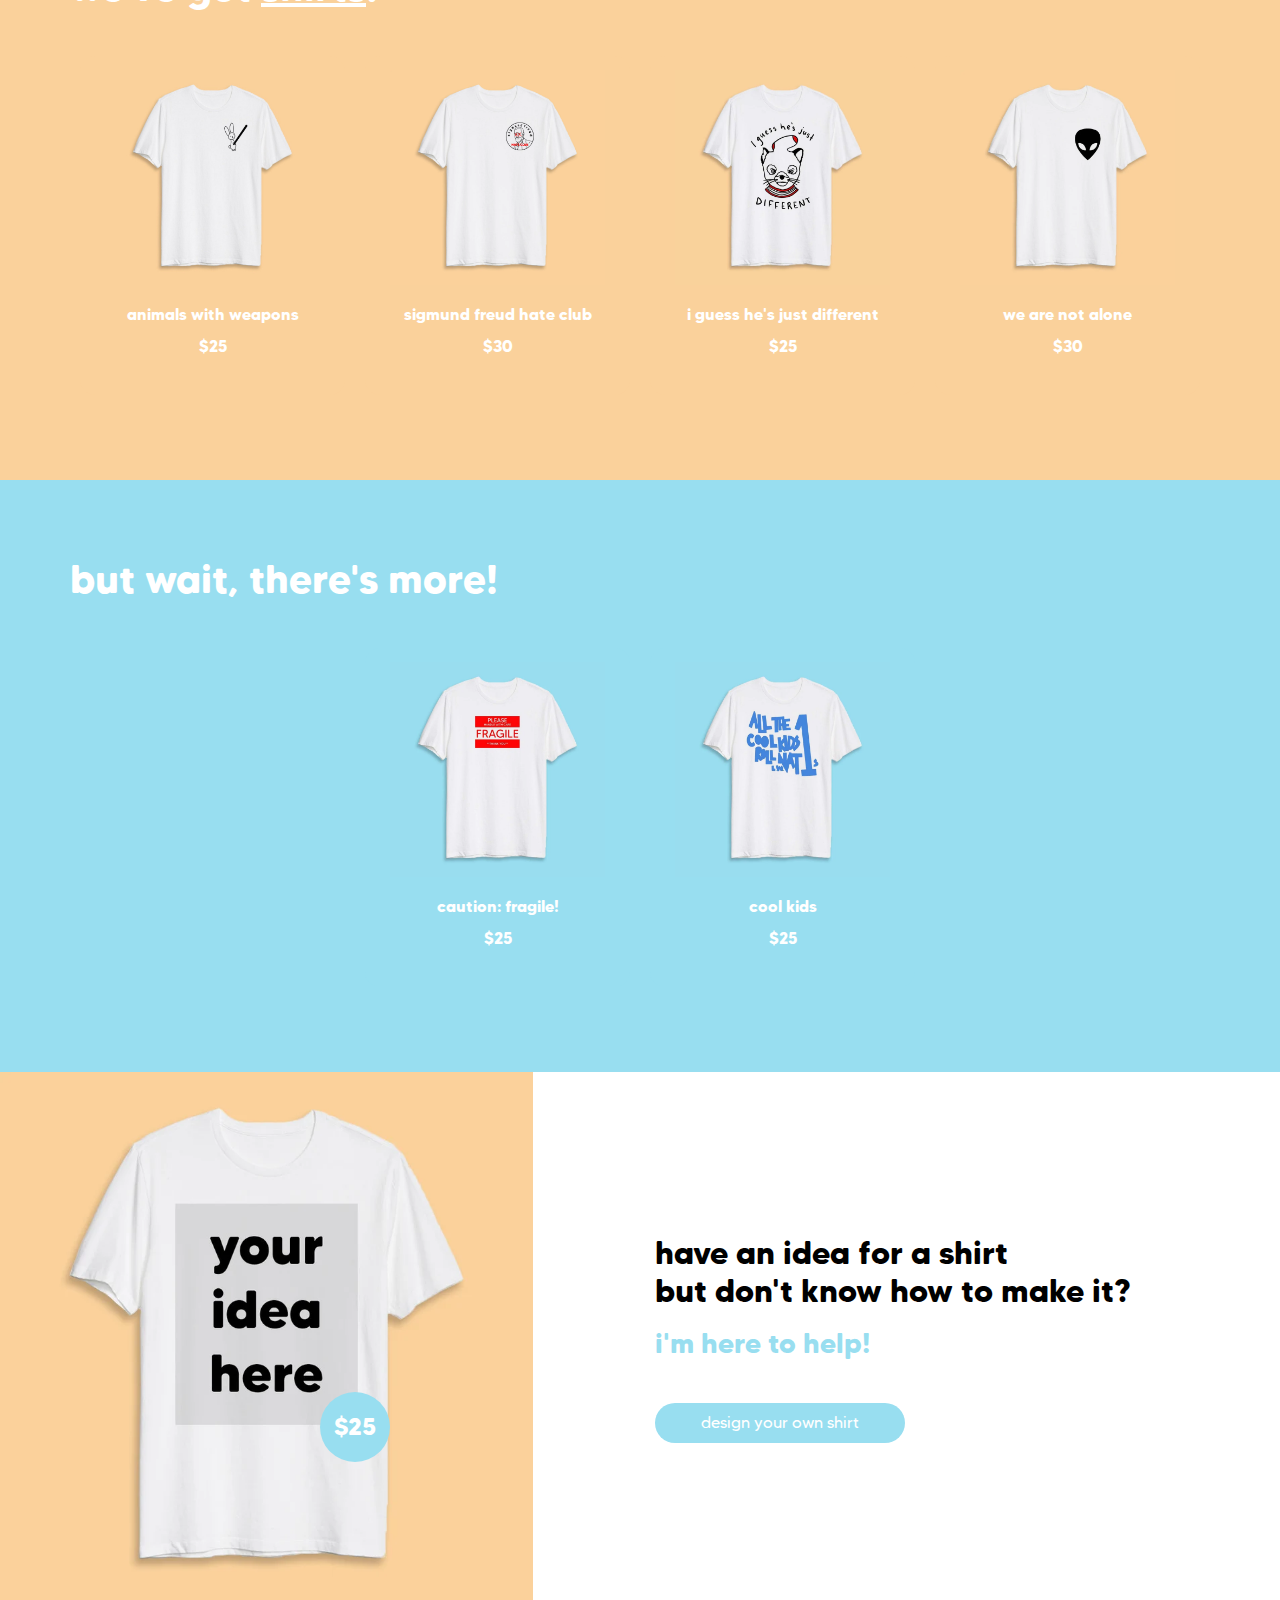
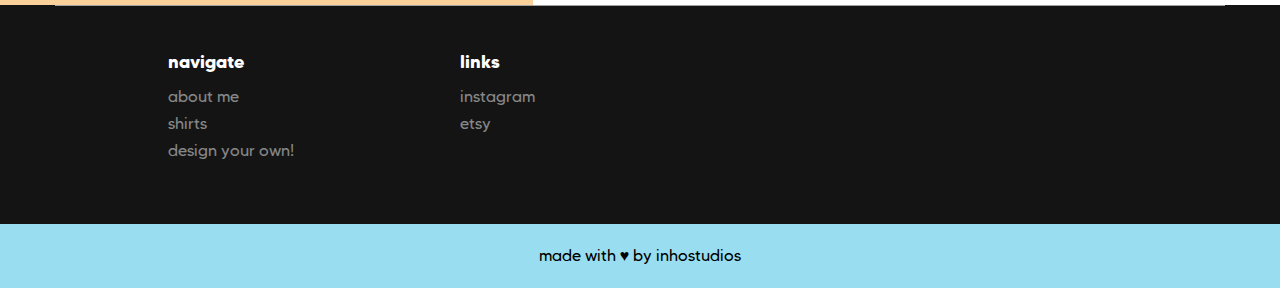
==== commit 4a783dc6: "Merge branch 'main' of https://github.com/RayneOrShine/rayneorshine.github.io" ====
--- a/index.html
+++ b/index.html
@@ -15,7 +15,7 @@
   <title>Rayne or Shine</title>
 
   <!-- icon -->
-  <link rel="shortcut icon" href="images/rosicon.ico">
+  <link rel="shortcut icon" href="images/favicon.png">
 
   <!-- slider stylesheet -->
   <link rel="stylesheet" type="text/css" href="https://cdnjs.cloudflare.com/ajax/libs/OwlCarousel2/2.1.3/assets/owl.carousel.min.css" />
@@ -34,12 +34,12 @@
 <body>
   <div class="hero_area">
     <!-- header section strats -->
-    <header class="header_section">
+    <header class="header_section sticky">
       <div class="container-fluid">
         <nav class="navbar navbar-expand-lg custom_nav-container pt-3">
-          <a class="navbar-brand mr-5" href="index.html">
+          <a class="navbar-brand mr-5" href="index.html#home">
             <span>
-              rayne</span><span class="nb-or">or</span><span>shine
+              rayne</span><span class="nb-or"><u>or</u></span><span>shine
             </span>
           </a>
           <button class="navbar-toggler" type="button" data-toggle="collapse" data-target="#navbarSupportedContent" aria-controls="navbarSupportedContent" aria-expanded="false" aria-label="Toggle navigation">
@@ -48,16 +48,16 @@
           <div class="collapse navbar-collapse" id="navbarSupportedContent">
             <div class="d-flex mr-auto flex-column flex-lg-row align-items-center">
               <ul class="navbar-nav  ">
-                <li class="nav-item active">
-                  <a class="nav-link" href="index.html">home <span class="sr-only">(current)</span></a>
+                <li class="nav-item home active">
+                  <a class="nav-link" href="#home">home <span class="sr-only">(current)</span></a>
                 </li>
-                <li class="nav-item">
-                  <a class="nav-link" href="#aboutme"> about </a>
+                <li class="nav-item aboutme">
+                  <a class="nav-link" href="#aboutme"> about me </a>
                 </li>
-                <li class="nav-item">
+                <li class="nav-item shirts shirts2">
                   <a class="nav-link" href="#shirts"> shirts </a>
                 </li>
-                <li class="nav-item">
+                <li class="nav-item custom">
                   <a class="nav-link" href="#custom"> design your own </a>
                 </li>
                 <li class="nav-item">
@@ -83,8 +83,9 @@
       </div>
     </header>
     <!-- end header section -->
+    <div style="height: 80px"></div>
     <!-- slider section -->
-    <section class=" slider_section position-relative">
+    <section class=" slider_section position-relative" id="home">
       <ol class="carousel-indicators">
         <li data-target="#carouselExampleIndicators" data-slide-to="0" class="active">01</li> <span>-</span>
         <li data-target="#carouselExampleIndicators" data-slide-to="1">02</li>
@@ -110,7 +111,7 @@
                         caution: fragile!
                       </h2>
                       <div class="btn-box">
-                        <a href="https://www.etsy.com/ca/listing/1216413310/caution-fragile" class="btn-1">
+                        <a href="https://www.etsy.com/ca/listing/1216413310/caution-fragile" class="btn-1" target="_blank">
                           i want this!
                         </a>
                       </div>
@@ -132,7 +133,7 @@
                         cool kids
                       </h2>
                       <div class="btn-box">
-                        <a href="https://www.etsy.com/ca/listing/1230350579/cool-kids" class="btn-1">
+                        <a href="https://www.etsy.com/ca/listing/1230350579/cool-kids" class="btn-1" target="_blank">
                           i want this!
                         </a>
                       </div>
@@ -161,24 +162,28 @@
   <section class="about_section layout_padding" id="aboutme">
     <div class="container">
       <div class="row">
-        <div class="col-md-6">
+        <div class="col-md-8">
           <div class="detail-box">
             <div class="heading_container">
               <h2>
-                who is rayne?
+                who is <u>rayne</u>?
               </h2>
             </div>
             <p>
-              temp text but i'm really cool i promise! It is a long established fact that a reader will be distracted by the readable content of a page when
-              looking at its layout. The point of using Lorem Ipsum is that it has a more-or-less normal distribution of
-              letters,
+              hi everyone! i'm rayne (she/her) and i make fun t-shirts! i have a selection of custom designed t-shirts below or on my etsy shop,
+              or you can submit your own design and i can get it printed for you.
+              everything shown is hand designed and hand made by me! <br><br>
+              feel free to dm me @rayneorshineshirts on instagram if you have any questions!
             </p>
-            <a href="https://www.instagram.com/rayneorshineshirts/">
+            <a href="https://www.instagram.com/rayneorshineshirts/" target="_blank">
               instagram
             </a>
-          </div>
-        </div>
-        <div class="col-md-6 mt-5 mb-5">
+            <a href="https://www.etsy.com/shop/rayneorshineshirts" target="_blank">
+              etsy shop
+            </a>
+          </div>
+        </div>
+        <div class="col-md-4 mt-5 mb-5">
           <div class="img-box">
             <img src="images/rayne.webp" alt="">
           </div>
@@ -196,11 +201,11 @@
     <div class="container">
       <div class="heading_container text-left">
         <h2>
-          <span> we've got shirts! </span>
+          <span> we've got <u>shirts</u>! </span>
         </h2>
       </div>
       <div class="glass_container">
-        <a href="https://www.etsy.com/ca/listing/1009963134/animals-with-weapons">
+        <a href="https://www.etsy.com/ca/listing/1009963134/animals-with-weapons" target="_blank">
           <div class="box">
             <div class="img-box">
               <img src="images/animals_with_weapons.jpg" alt="">
@@ -214,7 +219,7 @@
             </div>
           </div>
         </a>
-        <a href="https://www.etsy.com/ca/listing/1009959978/sigmund-freud-hate-club">
+        <a href="https://www.etsy.com/ca/listing/1009959978/sigmund-freud-hate-club" target="_blank">
           <div class="box">
             <div class="img-box">
               <img src="images/freud_hate_club.webp" alt="">
@@ -228,7 +233,7 @@
             </div>
           </div>
         </a>
-        <a href="https://www.etsy.com/ca/listing/995321413/i-guess-hes-just-different">
+        <a href="https://www.etsy.com/ca/listing/995321413/i-guess-hes-just-different" target="_blank">
           <div class="box">
             <div class="img-box">
               <img src="images/just_different.webp" alt="">
@@ -242,7 +247,7 @@
             </div>
           </div>
         </a>
-        <a href="https://www.etsy.com/ca/listing/981366778/we-are-not-alone">
+        <a href="https://www.etsy.com/ca/listing/981366778/we-are-not-alone" target="_blank">
           <div class="box">
             <div class="img-box">
               <img src="images/not_alone.webp" alt="">
@@ -276,11 +281,11 @@
     <div class="container">
       <div class="heading_container">
         <h2>
-          <span> but wait, there's more?!</span>
+          <span> but wait, there's more!</span>
         </h2>
       </div>
       <div class="glass_container">
-        <a href="https://www.etsy.com/ca/listing/1216413310/caution-fragile">
+        <a href="https://www.etsy.com/ca/listing/1216413310/caution-fragile" target="_blank">
           <div class="box">
             <div class="img-box">
               <img src="images/caution_fragile.webp" alt="">
@@ -294,7 +299,7 @@
             </div>
           </div>
         </a>
-        <a href="https://www.etsy.com/ca/listing/1230350579/cool-kids">
+        <a href="https://www.etsy.com/ca/listing/1230350579/cool-kids" target="_blank">
           <div class="box">
             <div class="img-box">
               <img src="images/cool_kids.webp" alt="">
@@ -328,7 +333,7 @@
   <section class="custom_section" id="custom">
     <div class="container-fluid">
       <div class="row">
-        <div class="col-md-4 px-0">
+        <div class="col-md-5 px-0">
           <div class="img-box">
             <img src="images/makeyourown.webp" alt="">
             <div class="price">
@@ -338,7 +343,7 @@
             </div>
           </div>
         </div>
-        <div class="col-md-6 offset-md-1 mt-5 mb-5">
+        <div class="col-md-5 offset-md-1 mt-5 mb-5">
           <div class="detail-box">
             <h2 class="mb-3">
               have an idea for a shirt<br>but don't know how to make it?
@@ -369,6 +374,11 @@
           </h6>
           <ul>
             <li>
+              <a href="#aboutme">
+                about me
+              </a>
+            </li>
+            <li>
               <a href="#shirts">
                 shirts
               </a>
